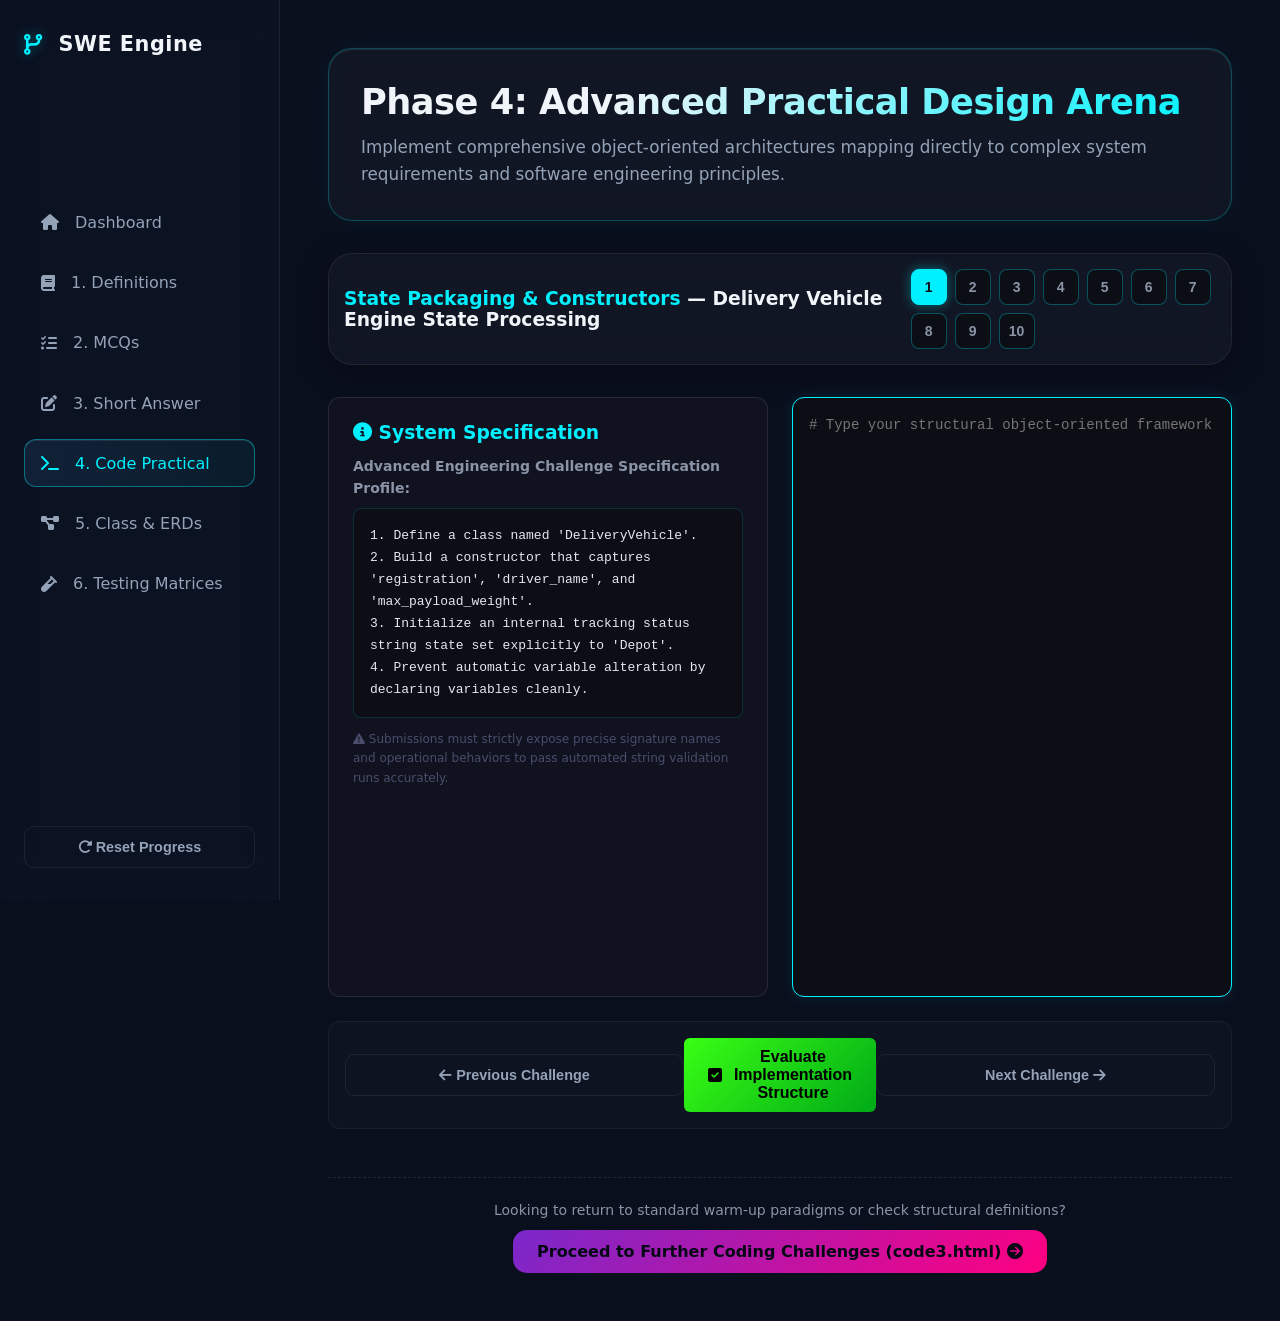
==== code2.html @ 84cf24ef "Initial commit" ====
<!DOCTYPE html>
<html lang="en-GB">
<head>
    <meta charset="UTF-8">
    <meta name="viewport" content="width=device-width, initial-scale=1.0">
    <title>Phase 4: Advanced Practical Design Arena - SWE Engine</title>
    <link rel="stylesheet" href="styles.css">
    <link rel="stylesheet" href="https://cdnjs.cloudflare.com/ajax/libs/font-awesome/6.4.0/css/all.min.css">
    <style>
        /* Specific Sandbox Split-Screen Layout Components */
        .sandbox-container {
            display: grid;
            grid-template-columns: 1fr 1fr;
            gap: 24px;
            margin-top: 20px;
            min-height: 600px;
        }
        @media (max-width: 1024px) {
            .sandbox-container {
                grid-template-columns: 1fr;
            }
        }
        .workspace-panel {
            display: flex;
            flex-direction: column;
            height: 100%;
        }
        .problem-card {
            background: rgba(20, 20, 35, 0.6);
            border-radius: 12px;
            padding: 24px;
            border: 1px solid rgba(255, 255, 255, 0.1);
            flex-grow: 1;
            overflow-y: auto;
        }

        /* --- HIGH-PERFORMANCE SYNTAX EMBED LAYER --- */
        .editor-container {
            position: relative;
            flex-grow: 1;
            display: grid;
            grid-template-columns: 1fr;
            grid-template-rows: 1fr;
            background: #0d0e15;
            border-radius: 12px;
            border: 1px solid var(--neon-blue, #00f0ff);
            padding: 16px;
            box-shadow: 0 0 15px rgba(0, 240, 255, 0.1);
            height: 480px;
            overflow: hidden;
        }

        /* Both layers must share identical font metrics, line heights, and spacing properties */
        .code-input-area, .syntax-highlight-overlay {
            grid-area: 1 / 1 / 2 / 2;
            width: 100%;
            height: 100%;
            font-family: 'Fira Code', 'Courier New', Courier, monospace;
            font-size: 14px;
            line-height: 1.6;
            white-space: pre;
            overflow: auto;
            padding: 0;
            margin: 0;
            border: none;
            outline: none;
            background: transparent;
            box-sizing: border-box;
        }

        /* Top Layer: Transparent text color so the native cursor is visible while editing */
        .code-input-area {
            color: transparent;
            caret-color: #39ff14; /* Neon Green VS Code style active caret */
            resize: none;
            z-index: 2;
        }

        /* Bottom Layer: Preformatted structure reading mapped lexical color categories */
        .syntax-highlight-overlay {
            color: #e2e8f0;
            z-index: 1;
            pointer-events: none;
        }

        /* VS Code / Python Graphical Style Token Matrices */
        .token-keyword { color: #ff79c6; font-weight: bold; } /* class, def, if, else, return, pass, etc */
        .token-self    { color: #bd93f9; font-style: italic; } /* self object references */
        .token-builtin { color: #8be9fd; }                    /* assertEqual, super, print, str, int */
        .token-string  { color: #f1fa8c; }                    /* 'String Literals', "TX-99" */
        .token-number  { color: #bd93f9; }                    /* Numbers: 4, 12500.0, 0 */
        .token-comment { color: #6272a4; font-style: italic; } /* Inline comment configurations (#) */

        .navigation-bar {
            display: flex;
            justify-content: space-between;
            align-items: center;
            margin-top: 24px;
            padding: 16px;
            background: rgba(255, 255, 255, 0.02);
            border-radius: 12px;
            border: 1px solid rgba(255, 255, 255, 0.05);
        }
        .question-nav-dots {
            display: flex;
            gap: 8px;
            flex-wrap: wrap;
        }
        .nav-dot {
            width: 36px;
            height: 36px;
            border-radius: 8px;
            border: 1px solid rgba(0, 240, 255, 0.3);
            background: rgba(13, 14, 21, 0.8);
            color: #8a94a6;
            display: flex;
            align-items: center;
            justify-content: center;
            cursor: pointer;
            font-size: 14px;
            font-weight: 600;
            transition: all 0.25s cubic-bezier(0.4, 0, 0.2, 1);
        }
        .nav-dot:hover {
            border-color: #00f0ff;
            color: #fff;
            background: rgba(0, 240, 255, 0.05);
        }
        .nav-dot.active {
            background: #00f0ff;
            color: #0d0e15;
            border-color: #00f0ff;
            box-shadow: 0 0 12px rgba(0, 240, 255, 0.4);
        }
        .nav-dot.completed {
            border-color: #39ff14;
            background: rgba(57, 255, 20, 0.1);
            color: #39ff14;
        }
        .feedback-panel {
            margin-top: 24px;
            padding: 20px;
            border-radius: 12px;
            display: none;
            animation: fadeIn 0.4s ease;
        }
        .feedback-success {
            background: rgba(57, 255, 20, 0.06);
            border: 1px solid #39ff14;
            box-shadow: 0 0 15px rgba(57, 255, 20, 0.05);
        }
        .feedback-partial {
            background: rgba(255, 186, 0, 0.06);
            border: 1px solid #ffba00;
            box-shadow: 0 0 15px rgba(255, 186, 0, 0.05);
        }
        .criteria-dropdown-container {
            margin-top: 15px;
            padding: 12px;
            background: rgba(255, 255, 255, 0.03);
            border-radius: 6px;
            border: 1px solid rgba(255, 255, 255, 0.08);
        }
        .criteria-select {
            background: #161925;
            color: #fff;
            border: 1px solid rgba(255, 255, 255, 0.2);
            padding: 6px 12px;
            border-radius: 4px;
            outline: none;
            cursor: pointer;
            font-family: inherit;
        }
        .override-box {
            display: flex;
            align-items: center;
            gap: 12px;
            margin-top: 16px;
            padding-top: 16px;
            border-top: 1px dashed rgba(255, 255, 255, 0.1);
        }
        .override-input {
            width: 70px;
            background: #161925;
            border: 1px solid rgba(255, 255, 255, 0.2);
            color: #fff;
            padding: 6px;
            border-radius: 4px;
            text-align: center;
            font-weight: bold;
        }
        .sample-solution-block {
            background: #05070b;
            padding: 16px;
            border-radius: 8px;
            border: 1px solid rgba(255, 255, 255, 0.05);
            font-family: 'Fira Code', monospace;
            font-size: 13px;
            white-space: pre;
            overflow-x: auto;
            margin-top: 12px;
            color: #a5b4fc;
            line-height: 1.5;
        }
        .extension-link-wrapper {
            margin-top: 48px;
            text-align: center;
            border-top: 1px dashed rgba(255, 255, 255, 0.1);
            padding-top: 24px;
        }
        @keyframes fadeIn {
            from { opacity: 0; transform: translateY(5px); }
            to { opacity: 1; transform: translateY(0); }
        }
    </style>
</head>
<body>
    <nav class="sidebar">
        <div class="sidebar-brand">
            <i class="fa-solid fa-code-branch glowing-icon"></i>
            <span>SWE Engine</span>
        </div>
        <ul class="nav-links">
            <li><a href="index.html"><i class="fa-solid fa-house"></i> Dashboard</a></li>
            <li><a href="definitions.html"><i class="fa-solid fa-book"></i> 1. Definitions</a></li>
            <li><a href="mcq.html"><i class="fa-solid fa-list-check"></i> 2. MCQs</a></li>
            <li><a href="saq.html"><i class="fa-solid fa-pen-to-square"></i> 3. Short Answer</a></li>
            <li class="active"><a href="code.html"><i class="fa-solid fa-terminal"></i> 4. Code Practical</a></li>
            <li><a href="erd.html"><i class="fa-solid fa-diagram-project"></i> 5. Class & ERDs</a></li>
            <li><a href="test.html"><i class="fa-solid fa-vial"></i> 6. Testing Matrices</a></li>
        </ul>
        <div class="sidebar-footer">
            <button id="reset-btn" class="btn-secondary"><i class="fa-solid fa-rotate-right"></i> Reset Progress</button>
        </div>
    </nav>
    <main class="dashboard-container">

        <header class="glass-panel glowing-border header-panel">
            <h1>Phase 4: Advanced Practical Design Arena</h1>
            <p>Implement comprehensive object-oriented architectures mapping directly to complex system requirements and software engineering principles.</p>
        </header>
        <div class="glass-panel" style="margin-top: 20px; padding: 15px;">
            <div style="display: flex; justify-content: space-between; align-items: center;">
                <h3 id="question-title-display">Challenge 1 of 10</h3>
                <div class="question-nav-dots" id="dots-container"></div>
            </div>
        </div>
        <div class="sandbox-container">

            <div class="workspace-panel">
                <div class="problem-card">
                    <h3 style="color: #00f0ff; margin-bottom: 12px;"><i class="fa-solid fa-circle-info"></i> System Specification</h3>
                    <div id="instruction-text" style="line-height: 1.6; font-size: 14px;"></div>
                </div>
            </div>
            <div class="workspace-panel">
                <div class="editor-container">
                    <pre id="syntax-overlay" class="syntax-highlight-overlay"><code></code></pre>
                    <textarea
                        id="code-editor-input"
                        class="code-input-area"
                        placeholder="# Type your structural object-oriented framework here..."
                        autocorrect="off"
                        autocapitalize="off"
                        spellcheck="false"
                    ></textarea>
                </div>
            </div>
        </div>
        <div id="feedback-panel" class="feedback-panel">
            <h4 id="feedback-heading" style="font-size: 16px; margin-bottom: 8px;">Evaluation Result</h4>
            <p id="feedback-text" style="font-size: 14px; line-height: 1.5;"></p>

            <div class="criteria-dropdown-container">
                <label for="criteria-selector" style="font-size: 13px; color: #8a94a6; margin-right: 10px;">Select Grading Tier:</label>
                <select id="criteria-selector" class="criteria-select">
                    <option value="0">Unacceptable (0 Marks) - Fatal compilation errors / Missing structural blocks</option>
                    <option value="1">Partial Structure (1 Mark) - Skeleton present but keywords or parameters mismatched</option>
                    <option value="2">Satisfactory (2 Marks) - Architecture verified with minor procedural gaps</option>
                    <option value="3">Proficient (3 Marks) - Correct encapsulation signatures or overriding verified</option>
                    <option value="4">Advanced Masterly (4 Marks) - Complete state execution and signature parity met</option>
                </select>
            </div>
            <div id="sample-answer-box" style="margin-top: 20px;">
                <strong style="color: #00f0ff; font-size: 14px;">Model Reference Sample Answer:</strong>
                <div class="sample-solution-block" id="sample-code-display"></div>
            </div>
            <div class="override-box">
                <label for="manual-mark-input"><i class="fa-solid fa-user-pen text-accent"></i> Adjust Awarded Mark Value:</label>
                <input type="number" id="manual-mark-input" class="override-input" min="0" max="4" step="1">
                <span id="max-possible-mark" style="color: #8a94a6; font-size: 14px;">/ 4 Marks</span>
                <button id="save-override-btn" class="btn-secondary" style="padding: 5px 12px; font-size: 12px; margin-left: 10px;">Commit Metric Change</button>
            </div>
        </div>
        <div class="navigation-bar">
            <button id="prev-question-btn" class="btn-secondary"><i class="fa-solid fa-arrow-left"></i> Previous Challenge</button>
            <button id="check-code-btn" class="btn-primary" style="background: linear-gradient(135deg, #39ff14 0%, #00aa17 100%); color: #000; font-weight: bold; border: none; padding: 10px 24px; border-radius: 6px; cursor: pointer;"><i class="fa-solid fa-square-check"></i> Evaluate Implementation Structure</button>
            <button id="next-question-btn" class="btn-secondary">Next Challenge <i class="fa-solid fa-arrow-right"></i></button>
        </div>
        <div class="extension-link-wrapper">
            <p style="color: #8a94a6; margin-bottom: 12px; font-size: 14px;">Looking to return to standard warm-up paradigms or check structural definitions?</p>
            <a href="code3.html" class="btn-primary" style="display: inline-block; text-decoration: none; background: linear-gradient(135deg, #7928ca 0%, #ff0080 100%); padding: 12px 24px;">
                Proceed to Further Coding Challenges (code3.html) <i class="fa-solid fa-circle-arrow-right"></i>
            </a>
        </div>
    </main>
    <script>
        document.addEventListener('DOMContentLoaded', () => {

            // 10 Advanced Questions mapped identically to the structural specifications of your code2 schema documents
            const advancedCodeQuestions = [
                {
                    id: 1,
                    pillar: "State Packaging & Constructors",
                    title: "Delivery Vehicle Engine State Processing",
                    maxPoints: 4,
                    steps: "1. Define a class named 'DeliveryVehicle'.<br>2. Build a constructor that captures 'registration', 'driver_name', and 'max_payload_weight'.<br>3. Initialize an internal tracking status string state set explicitly to 'Depot'.<br>4. Prevent automatic variable alteration by declaring variables cleanly.",
                    sample: "class DeliveryVehicle:\n    def __init__(self, registration, driver_name, max_payload_weight):\n        self.registration = registration\n        self.driver_name = driver_name\n        self.max_payload_weight = max_payload_weight\n        self.status = 'Depot'",
                    regexKeywords: ["classDeliveryVehicle", "def__init__(self,registration,driver_name,max_payload_weight)", "self.status=Depot"]
                },
                {
                    id: 2,
                    pillar: "Strict Data Security & Encapsulation",
                    title: "Securing Vehicle Fleet Registrations",
                    maxPoints: 4,
                    steps: "1. Implement a class named 'SecureVehicle'.<br>2. Define a constructor protecting a single attribute named 'vin_code' inside a private structural framework using double underscores.<br>3. Provide an explicit getter method matching 'get_vin_code(self)' that safely reads the encapsulated structure.",
                    sample: "class SecureVehicle:\n    def __init__(self, vin_code):\n        self.__vin_code = vin_code\n        \n    def get_vin_code(self):\n        return self.__vin_code",
                    regexKeywords: ["classSecureVehicle", "self.__vin_code=", "defget_vin_code(self)", "returnself.__vin_code"]
                },
                {
                    id: 3,
                    pillar: "State Invariant Integrity Checking",
                    title: "Encapsulation Setters & Mutation Control",
                    maxPoints: 4,
                    steps: "1. Create a class named 'CargoManifest'.<br>2. Set up a constructor storing a private variable 'current_weight' initialized safely to 0.0.<br>3. Write a setter method named 'set_weight(self, amount)' that verifies whether the input weight is positive. If the parameter is positive, apply the new state; if negative or equal to zero, make the code change fail quietly.",
                    sample: "class CargoManifest:\n    def __init__(self):\n        self.__current_weight = 0.0\n        \n    def set_weight(self, amount):\n        if amount > 0:\n            self.__current_weight = amount",
                    regexKeywords: ["classCargoManifest", "self.__current_weight=0.0", "defset_weight(self,amount)", "ifamount>0:", "self.__current_weight=amount"]
                },
                {
                    id: 4,
                    pillar: "Class Specialization Mechanics",
                    title: "Establishing Specialized Fleet Hierarchies",
                    maxPoints: 4,
                    steps: "1. Create a base superclass blueprint string named 'FleetUnit' mapping a simple pass statement.<br>2. Derive an explicit structural subclass child named 'RefrigeratedTruck' that inherits directly from 'FleetUnit'.",
                    sample: "class FleetUnit:\n    pass\n\nclass RefrigeratedTruck(FleetUnit):\n    pass",
                    regexKeywords: ["classFleetUnit:", "classRefrigeratedTruck(FleetUnit):"]
                },
                {
                    id: 5,
                    pillar: "Constructor Linkage & Base Delegation",
                    title: "Super Constructor Delegation Pipelines",
                    maxPoints: 4,
                    steps: "1. Within a derived child class constructor pattern declaration mapped exactly to 'def __init__(self, make, model, cubic_capacity):', delegate the foundational parameters 'make' and 'model' upward safely to the base superclass by invoking the native 'super()' constructor architecture explicitly.",
                    sample: "def __init__(self, make, model, cubic_capacity):\n    super().__init__(make, model)\n    self.cubic_capacity = cubic_capacity",
                    regexKeywords: ["def__init__(self,make,model,cubic_capacity):", "super().__init__(make,model)", "self.cubic_capacity="]
                },
                {
                    id: 6,
                    pillar: "Dynamic Run-Time Polymorphism",
                    title: "Polymorphic Travel Metrics Execution",
                    maxPoints: 4,
                    steps: "1. Inside a class named 'ElectricCourier', override or implement a method exactly matching 'calculate_range(self)'.<br>2. Ensure the structural code calculates and returns the evaluated expression value: 'self.battery_kwh * 6.5'.",
                    sample: "class ElectricCourier:\n    def calculate_range(self):\n        return self.battery_kwh * 6.5",
                    regexKeywords: ["classElectricCourier", "defcalculate_range(self):", "returnself.battery_kwh*6.5"]
                },
                {
                    id: 7,
                    pillar: "Dynamic Memory Operations",
                    title: "Instantiating High-Payload Objects",
                    maxPoints: 4,
                    steps: "1. Given an architectural class definition named 'HeavyHauler' that requires three arguments ('license_id', 'axle_count', 'tare_weight'), write a line creating a concrete runtime object assigned to a variable named 'active_unit'.<br>2. Pass parameters exactly matching the string 'TX-99', the integer 4, and the float 12500.0.",
                    sample: "active_unit = HeavyHauler('TX-99', 4, 12500.0)",
                    regexKeywords: ["active_unit=HeavyHauler(", "TX-99", "4", "12500.0"]
                },
                {
                    id: 8,
                    pillar: "Interface Abstraction Design Patterns",
                    title: "Enforcing System Structuring Contracts",
                    maxPoints: 4,
                    steps: "1. Import the appropriate module components from Python's standard library to handle abstract classes ('from abc import ABC, abstractmethod').<br>2. Design an abstract parent class named 'AbstractRouter' inheriting explicitly from 'ABC'.<br>3. Enforce a standard contract signature by attaching an abstract method declaration named 'assign_route(self)' via the decorator pattern containing a simple pass command.",
                    sample: "from abc import ABC, abstractmethod\n\nclass AbstractRouter(ABC):\n    @abstractmethod\n    def assign_route(self):\n        pass",
                    regexKeywords: ["fromabcimportABC,abstractmethod", "classAbstractRouter(ABC):", "@abstractmethod", "defassign_route(self):"]
                },
                {
                    id: 9,
                    pillar: "Complex Multi-Object Aggregation",
                    title: "Object Interaction & Message Passing",
                    maxPoints: 4,
                    steps: "1. Create a class named 'LogisticsHub'.<br>2. Implement a method structured exactly as 'dispatch_vehicle(self, target_vehicle, route_path)'.<br>3. Inside this method, pass a message to the external object variable by invoking its internal state mutation method 'target_vehicle.assign_route_path(route_path)' directly.",
                    sample: "class LogisticsHub:\n    def dispatch_vehicle(self, target_vehicle, route_path):\n        target_vehicle.assign_route_path(route_path)",
                    regexKeywords: ["classLogisticsHub", "defdispatch_vehicle(self,target_vehicle,route_path):", "target_vehicle.assign_route_path(route_path)"]
                },
                {
                    id: 10,
                    pillar: "Automated Lifecycle Quality Assurance",
                    title: "Programmatic Component Unit Isolation Testing",
                    maxPoints: 4,
                    steps: "1. Create a standard Python programmatic test suite subclass named 'TestVehicleLifecycle' that inherits structural attributes from 'unittest.TestCase'.<br>2. Design a single testing routine named 'test_initial_depot_status(self)'.<br>3. Inside, instantiate a test variable object and run an equality assertion to verify the 'status' property evaluates perfectly to 'Depot' using 'self.assertEqual(vehicle.status, \"Depot\")'.",
                    sample: "import unittest\n\nclass TestVehicleLifecycle(unittest.TestCase):\n    def test_initial_depot_status(self):\n        vehicle = DeliveryVehicle('XYZ-123', 'John', 5000)\n        self.assertEqual(vehicle.status, 'Depot')",
                    regexKeywords: ["classTestVehicleLifecycle(unittest.TestCase):", "deftest_initial_depot_status(self):", "self.assertEqual("]
                }
            ];

            // LocalStorage Core Coordination Framework Engine
            const fallbackState = {
                currentPhase: 4,
                isCompleted: false,
                scores: {
                    definitions: { score: 0, total: 30, status: 'Not Started' },
                    mcq: { score: 0, total: 30, status: 'Not Started' },
                    saq: { score: 0, total: 30, status: 'Not Started' },
                    code: { score: 0, total: 10, status: 'Not Started' },
                    erd: { score: 0, total: 10, status: 'Not Started' },
                    test: { score: 0, total: 15, status: 'Not Started' }
                },
                phase4AdvancedAnswers: Array(10).fill(""),
                phase4AdvancedScores: Array(10).fill(0)
            };
            let currentAppState = JSON.parse(localStorage.getItem('oop_exam_state')) || fallbackState;

            // Re-verify structural storage components exist cleanly to maintain full state consistency
            if (!currentAppState.phase4AdvancedAnswers) currentAppState.phase4AdvancedAnswers = Array(10).fill("");
            if (!currentAppState.phase4AdvancedScores) currentAppState.phase4AdvancedScores = Array(10).fill(0);
            let activeChallengeIdx = 0;

            // DOM Pointer Configurations
            const dotsContainer = document.getElementById('dots-container');
            const titleDisplay = document.getElementById('question-title-display');
            const instructionText = document.getElementById('instruction-text');
            const codeEditor = document.getElementById('code-editor-input');
            const feedbackPanel = document.getElementById('feedback-panel');
            const feedbackText = document.getElementById('feedback-text');
            const sampleCodeDisplay = document.getElementById('sample-code-display');
            const manualMarkInput = document.getElementById('manual-mark-input');
            const criteriaSelector = document.getElementById('criteria-selector');

            // Find matching layout overlay elements
            const syntaxOverlay = document.getElementById('syntax-overlay').querySelector('code');

            // Pure visual regex token lookup array (Lexical separation without code compiler checks)
            function applyPythonSyntaxHighlighting(code) {
                // Safeguard HTML code nodes
                let html = code.replace(/&/g, "&amp;").replace(/</g, "&lt;").replace(/>/g, "&gt;");

                // Python Language Token Mappings
                html = html.replace(/\b(class|def|if|else|elif|return|pass|import|from|while|for|in|and|or|not|assert|with|as)\b/g, '<span class="token-keyword">$1</span>');
                html = html.replace(/\b(self)\b/g, '<span class="token-self">$1</span>');
                html = html.replace(/\b(assertEqual|super|print|int|str|float|list|dict|len)\b/g, '<span class="token-builtin">$1</span>');
                html = html.replace(/("[^"\\]*(?:\\.[^"\\]*)*"|'[^'\\]*(?:\\.[^'\\]*)*')/g, '<span class="token-string">$1</span>');
                html = html.replace(/\b(\d+(?:\.\d+)?)\b/g, '<span class="token-number">$1</span>');
                html = html.replace(/(#.*)$/gm, '<span class="token-comment">$1</span>');

                return html;
            }

            // Sync visual text engine content views
            const syncEditorRendering = () => {
                syntaxOverlay.innerHTML = applyPythonSyntaxHighlighting(codeEditor.value);
                // Lock scrolling positions identically
                syntaxOverlay.parentElement.scrollTop = codeEditor.scrollTop;
                syntaxOverlay.parentElement.scrollLeft = codeEditor.scrollLeft;
            };

            codeEditor.addEventListener('input', syncEditorRendering);
            codeEditor.addEventListener('scroll', () => {
                syntaxOverlay.parentElement.scrollTop = codeEditor.scrollTop;
                syntaxOverlay.parentElement.scrollLeft = codeEditor.scrollLeft;
            });

            // Smart Indentation and Tab Architecture Engine
            codeEditor.addEventListener('keydown', function(e) {
                const start = this.selectionStart;
                const end = this.selectionEnd;

                // Process Tab indentation spaces
                if (e.key === 'Tab') {
                    e.preventDefault();
                    this.value = this.value.substring(0, start) + "    " + this.value.substring(end);
                    this.selectionStart = this.selectionEnd = start + 4;
                    syncEditorRendering();
                }

                // Automatic Python Indentation Parsing Framework
                if (e.key === 'Enter') {
                    e.preventDefault();
                    const lines = this.value.substring(0, start).split('\n');
                    const currentLine = lines[lines.length - 1];
                    
                    // Duplicate preceding tab lines
                    let leadingSpaces = currentLine.match(/^ */)[0];
                    
                    // Shift next line inward 4 spaces if statement code breaks on colons (:)
                    if (currentLine.trim().endsWith(':')) {
                        leadingSpaces += "    ";
                    }

                    const lineBreakInjection = "\n" + leadingSpaces;
                    this.value = this.value.substring(0, start) + lineBreakInjection + this.value.substring(end);
                    this.selectionStart = this.selectionEnd = start + lineBreakInjection.length;
                    syncEditorRendering();
                }
            });

            // Re-render tactical indicator progression dots systematically
            const refreshProgressDotsLayout = () => {
                dotsContainer.innerHTML = '';
                for (let idx = 0; idx < 10; idx++) {
                    const trackingDot = document.createElement('button');
                    trackingDot.className = 'nav-dot';
                    if (idx === activeChallengeIdx) trackingDot.classList.add('active');
                    if (currentAppState.phase4AdvancedScores[idx] > 0) trackingDot.classList.add('completed');
                    trackingDot.textContent = idx + 1;
                    trackingDot.addEventListener('click', () => saveAndNavigateTo(idx));
                    dotsContainer.appendChild(trackingDot);
                }
            };

            // Map and bind metadata properties to viewport content areas
            const loadActiveChallengeState = () => {
                const challengeItem = advancedCodeQuestions[activeChallengeIdx];
                titleDisplay.innerHTML = `<span style='color: #00f0ff;'>${challengeItem.pillar}</span> — ${challengeItem.title}`;

                instructionText.innerHTML = `
                <p style='color: #8a94a6; margin-bottom: 8px;'><strong>Advanced Engineering Challenge Specification Profile:</strong></p>
                <div style='background: rgba(13, 14, 21, 0.9); padding: 16px; border-radius: 8px; border: 1px solid rgba(0, 240, 255, 0.15); line-height: 1.7;
                font-family: monospace; font-size: 13px; color: #e2e8f0;'>
                ${challengeItem.steps}
                </div>
                <p style='margin-top: 12px; font-size: 12px; color: #4a4d6b;'><i class='fa-solid fa-triangle-exclamation'></i> Submissions must strictly expose precise signature names and operational behaviors to pass automated string validation runs accurately.</p>
                `;
                codeEditor.value = currentAppState.phase4AdvancedAnswers[activeChallengeIdx] || "";
                feedbackPanel.style.display = 'none';

                // Automatically highlight text on state transition loads
                syncEditorRendering();
                refreshProgressDotsLayout();
            };

            const saveAndNavigateTo = (targetIdx) => {
                if (targetIdx >= 0 && targetIdx < 10) {
                    currentAppState.phase4AdvancedAnswers[activeChallengeIdx] = codeEditor.value;
                    localStorage.setItem('oop_exam_state', JSON.stringify(currentAppState));
                    activeChallengeIdx = targetIdx;
                    loadActiveChallengeState();
                }
            };

            // Comprehensive verification engine matching architectural definitions
            document.getElementById('check-code-btn').addEventListener('click', () => {
                const userSourceScript = codeEditor.value;
                currentAppState.phase4AdvancedAnswers[activeChallengeIdx] = userSourceScript;

                const targetChallenge = advancedCodeQuestions[activeChallengeIdx];

                // Normalizes validation targets by stripping space markers, comment flags, and quote blocks uniformly
                const cleanSourceString = userSourceScript.replace(/\s+/g, '').replace(/#.*$/gm, '').replace(/['"]/g, '');

                let matchesAllKeywords = true;
                targetChallenge.regexKeywords.forEach(keywordMarker => {
                    const cleanKeyword = keywordMarker.replace(/['"]/g, '');
                    if (!cleanSourceString.includes(cleanKeyword)) {
                        matchesAllKeywords = false;
                    }
                });
                feedbackPanel.style.display = 'block';
                sampleCodeDisplay.textContent = targetChallenge.sample;
                // Autonomous classification system mapped across standard evaluation metrics
                if (matchesAllKeywords && cleanSourceString.length > 0) {
                    feedbackPanel.className = "feedback-panel feedback-success";
                    feedbackText.innerHTML = "<i class='fa-solid fa-circle-check' style='color:#39ff14;'></i> <strong>Automated Metric Matcher: Passed Structural Verification!</strong> Code complies with object signature patterns, property validation logic, and inheritance structures.";
                    currentAppState.phase4AdvancedScores[activeChallengeIdx] = 4;
                    manualMarkInput.value = 4;
                    criteriaSelector.value = "4";
                } else if (cleanSourceString.length > 0) {
                    feedbackPanel.className = "feedback-panel feedback-partial";
                    feedbackText.innerHTML = "<i class='fa-solid fa-circle-exclamation' style='color:#ffba00;'></i> <strong>Automated Verification Warning: Discrepancies Flagged.</strong> Core class names or property tracking signatures do not match the expected patterns. Review structural specs or calibrate performance tiers using the criteria matrix dropdown below.";
                    currentAppState.phase4AdvancedScores[activeChallengeIdx] = 1;
                    manualMarkInput.value = 1;
                    criteriaSelector.value = "1";
                } else {
                    feedbackPanel.className = "feedback-panel feedback-partial";
                    feedbackText.innerHTML = "<i class='fa-solid fa-circle-xmark' style='color:#ff0055;'></i> <strong>Empty Workspace Matrix Detected.</strong> Zero active scripting frameworks found inside the workspace context. Evaluation failed.";
                    currentAppState.phase4AdvancedScores[activeChallengeIdx] = 0;
                    manualMarkInput.value = 0;
                    criteriaSelector.value = "0";
                }
                saveAggregatedMetricsToGlobalSchema();
            });

            // Binds dropdown option selections to text fields dynamically
            criteriaSelector.addEventListener('change', (e) => {
                const pickedValue = parseInt(e.target.value) || 0;
                manualMarkInput.value = pickedValue;
            });

            // Commit metric state changes safely to local state registries
            document.getElementById('save-override-btn').addEventListener('click', () => {
                let verifiedVal = parseInt(manualMarkInput.value) || 0;
                if (verifiedVal < 0) verifiedVal = 0;
                if (verifiedVal > 4) verifiedVal = 4;

                manualMarkInput.value = verifiedVal;
                criteriaSelector.value = verifiedVal.toString();
                currentAppState.phase4AdvancedScores[activeChallengeIdx] = verifiedVal;

                alert(`Successfully calibrated Challenge ${activeChallengeIdx + 1} score parameters to [${verifiedVal} Marks] inside active database frames.`);
                saveAggregatedMetricsToGlobalSchema();
                refreshProgressDotsLayout();
            });

            // Synthesizes current session data back into parent state schemas
            const saveAggregatedMetricsToGlobalSchema = () => {
                const consolidatedSum = currentAppState.phase4AdvancedScores.reduce((prevVal, currentVal) => prevVal + currentVal, 0);

                // Track advanced coding scores safely inside custom properties
                if (!currentAppState.scores.advancedCode) {
                    currentAppState.scores.advancedCode = { score: 0, total: 40, status: 'Not Started' };
                }

                currentAppState.scores.advancedCode.score = consolidatedSum;
                currentAppState.scores.advancedCode.status = 'Completed';

                localStorage.setItem('oop_exam_state', JSON.stringify(currentAppState));
            };

            // Traversal Adjusters
            document.getElementById('prev-question-btn').addEventListener('click', () => {
                saveAndNavigateTo(activeChallengeIdx - 1);
            });
            document.getElementById('next-question-btn').addEventListener('click', () => {
                saveAndNavigateTo(activeChallengeIdx + 1);
            });

            // Reset engine purging workspace variables smoothly
            document.getElementById('reset-btn').addEventListener('click', () => {
                if (confirm('Are you entirely certain you want to purge your advanced programming exercises data? This action cannot be undone.')) {
                    currentAppState.phase4AdvancedAnswers = Array(10).fill("");
                    currentAppState.phase4AdvancedScores = Array(10).fill(0);
                    if (currentAppState.scores.advancedCode) {
                        currentAppState.scores.advancedCode.score = 0;
                        currentAppState.scores.advancedCode.status = 'Not Started';
                    }
                    localStorage.setItem('oop_exam_state', JSON.stringify(currentAppState));
                    activeChallengeIdx = 0;
                    loadActiveChallengeState();
                }
            });

            // Ignition loop execution call
            loadActiveChallengeState();
        });
    </script>
</body>
</html>
---- styles.css ----
/* ==========================================================================
   1. Design Tokens & Global Root Resets (British English Standard)
   ========================================================================== */
   :root {
    --bg-main: #0a0f1d;
    --sidebar-bg: rgba(13, 21, 38, 0.6);
    --glass-bg: rgba(255, 255, 255, 0.03);
    --glass-border: rgba(255, 255, 255, 0.07);
    --glass-hover-border: rgba(255, 255, 255, 0.15);
    
    /* Neon Aesthetic Color Palette */
    --accent-cyan: #00f2fe;
    --accent-violet: #4facfe;
    --accent-glow: rgba(0, 242, 254, 0.35);
    
    /* Text Typography Vectors */
    --text-primary: #f1f5f9;
    --text-muted: #94a3b8;
    
    /* System Feedback Badges */
    --status-pending: #f59e0b;
    --status-active: #3b82f6;
    --status-complete: #10b981;
}

* {
    box-sizing: border-box;
    margin: 0;
    padding: 0;
}

body {
    font-family: 'Inter', system-ui, -apple-system, sans-serif;
    background-color: var(--bg-main);
    color: var(--text-primary);
    min-height: 100vh;
    display: flex;
    overflow-x: hidden;
}

/* ==========================================================================
   2. Epitome Glassmorphism Sidebar Structure
   ========================================================================== */
.sidebar {
    width: 280px;
    height: 100vh;
    background: var(--sidebar-bg);
    backdrop-filter: blur(20px);
    -webkit-backdrop-filter: blur(20px);
    border-right: 1px solid var(--glass-border);
    display: flex;
    flex-direction: column;
    justify-content: space-between;
    padding: 2rem 1.5rem;
    position: fixed;
    z-index: 100;
}

.sidebar-brand {
    display: flex;
    align-items: center;
    gap: 1rem;
    font-size: 1.3rem;
    font-weight: 700;
    letter-spacing: 0.5px;
    color: var(--text-primary);
}

.glowing-icon {
    color: var(--accent-cyan);
    text-shadow: 0 0 12px var(--accent-glow);
}

.nav-links {
    list-style: none;
    margin-top: -4rem;
}

.nav-links li {
    margin-bottom: 0.75rem;
}

.nav-links a {
    display: flex;
    align-items: center;
    gap: 1rem;
    padding: 0.85rem 1rem;
    color: var(--text-muted);
    text-decoration: none;
    font-weight: 500;
    border-radius: 12px;
    transition: all 0.3s cubic-bezier(0.4, 0, 0.2, 1);
    border: 1px solid transparent;
}

.nav-links a:hover, 
.nav-links li.active a {
    color: var(--text-primary);
    background: rgba(255, 255, 255, 0.05);
    border-color: var(--glass-border);
    box-shadow: inset 0 1px 1px rgba(255, 255, 255, 0.1);
}

.nav-links li.active a {
    border-color: rgba(0, 242, 254, 0.4);
    background: linear-gradient(90deg, rgba(79, 172, 254, 0.1), rgba(0, 242, 254, 0.05));
    color: var(--accent-cyan);
}

/* ==========================================================================
   3. Main Application Canvas Panels
   ========================================================================== */
.dashboard-container {
    margin-left: 280px;
    flex-grow: 1;
    padding: 3rem;
    max-width: 1400px;
    width: calc(100% - 280px);
}

.glass-panel {
    background: var(--glass-bg);
    backdrop-filter: blur(16px);
    -webkit-backdrop-filter: blur(16px);
    border: 1px solid var(--glass-border);
    border-radius: 24px;
    padding: 2rem;
    margin-bottom: 2rem;
    box-shadow: 0 8px 32px 0 rgba(0, 0, 0, 0.3);
    transition: border-color 0.4s ease;
}

.glass-panel:hover {
    border-color: var(--glass-hover-border);
}

.glowing-border {
    border-color: rgba(0, 242, 254, 0.25);
    box-shadow: 0 0 30px rgba(0, 242, 254, 0.05), inset 0 1px 2px rgba(255, 255, 255, 0.1);
}

/* Typography & Headers */
.header-panel h1 {
    font-size: 2.2rem;
    font-weight: 800;
    background: linear-gradient(135deg, var(--text-primary) 30%, var(--accent-cyan));
    -webkit-background-clip: text;
    -webkit-text-fill-color: transparent;
    margin-bottom: 0.75rem;
    letter-spacing: -0.5px;
}

.header-panel p {
    color: var(--text-muted);
    line-height: 1.6;
    font-size: 1.05rem;
}

h2 {
    font-size: 1.3rem;
    font-weight: 700;
    margin-bottom: 1.5rem;
    display: flex;
    align-items: center;
    gap: 0.75rem;
}

/* ==========================================================================
   4. Split Grid Content Modules
   ========================================================================== */
.dashboard-grid {
    display: grid;
    grid-template-columns: 1fr 1.3fr;
    gap: 2rem;
    margin-bottom: 2rem;
}

/* Protocol / Rules List Styling */
.protocols-list {
    list-style: none;
}

.protocols-list li {
    color: var(--text-muted);
    line-height: 1.6;
    margin-bottom: 1.25rem;
    display: flex;
    gap: 0.75rem;
    align-items: flex-start;
}

.text-accent {
    color: var(--accent-cyan);
    margin-top: 0.2rem;
}

/* ==========================================================================
   5. Interactive Buttons & Controls
   ========================================================================== */
.cta-wrapper {
    margin-top: 2.5rem;
}

.btn-primary {
    background: linear-gradient(135deg, var(--accent-violet), var(--accent-cyan));
    border: none;
    color: #040814;
    padding: 1rem 2rem;
    font-weight: 700;
    font-size: 1rem;
    border-radius: 14px;
    cursor: pointer;
    display: flex;
    align-items: center;
    gap: 0.75rem;
    transition: all 0.3s cubic-bezier(0.4, 0, 0.2, 1);
}

.glowing-btn {
    box-shadow: 0 0 20px rgba(0, 242, 254, 0.4);
}

.btn-primary:hover {
    transform: translateY(-3px);
    box-shadow: 0 0 30px rgba(0, 242, 254, 0.6);
    filter: brightness(1.1);
}

.btn-secondary {
    background: transparent;
    border: 1px solid var(--glass-border);
    color: var(--text-muted);
    padding: 0.75rem 1.2rem;
    font-weight: 600;
    font-size: 0.9rem;
    border-radius: 10px;
    cursor: pointer;
    width: 100%;
    transition: all 0.2s ease;
}

.btn-secondary:hover {
    color: var(--text-primary);
    border-color: rgba(239, 68, 68, 0.4);
    background: rgba(239, 68, 68, 0.05);
}

/* ==========================================================================
   6. Live Metrics Data Table Structure
   ========================================================================== */
.marks-table {
    width: 100%;
    border-collapse: collapse;
    text-align: left;
    font-size: 0.95rem;
}

.marks-table th, 
.marks-table td {
    padding: 1rem;
    border-bottom: 1px solid var(--glass-border);
}

.marks-table th {
    color: var(--text-muted);
    font-weight: 600;
    font-size: 0.85rem;
    text-transform: uppercase;
    letter-spacing: 0.5px;
}

.marks-table tbody tr:hover {
    background: rgba(255, 255, 255, 0.01);
}

/* Status Badges */
.badge {
    padding: 0.35rem 0.75rem;
    border-radius: 8px;
    font-size: 0.8rem;
    font-weight: 600;
}

.badge-pending {
    background: rgba(245, 158, 11, 0.1);
    color: var(--status-pending);
    border: 1px solid rgba(245, 158, 11, 0.2);
}

.badge-active {
    background: rgba(59, 130, 246, 0.1);
    color: var(--status-active);
    border: 1px solid rgba(59, 130, 246, 0.2);
}

.badge-complete {
    background: rgba(16, 185, 129, 0.1);
    color: var(--status-complete);
    border: 1px solid rgba(16, 185, 129, 0.2);
}

.score-display {
    font-family: 'Fira Code', 'Consolas', monospace;
    font-weight: 600;
    color: var(--accent-cyan);
}

.total-score-row {
    font-weight: 700;
}

.total-score-row td {
    border-bottom: none;
    padding-top: 1.5rem;
}

#aggregate-score {
    color: var(--text-primary);
    font-size: 1.1rem;
    text-shadow: 0 0 10px rgba(255, 255, 255, 0.1);
}

/* ==========================================================================
   7. Sequential Linear Timeline Component
   ========================================================================== */
.timeline-panel {
    margin-bottom: 0;
}

.timeline-container {
    display: flex;
    align-items: center;
    justify-content: space-between;
    margin: 2.5rem 1rem 1rem 1rem;
    position: relative;
}

.timeline-step {
    display: flex;
    flex-direction: column;
    align-items: center;
    position: relative;
    z-index: 2;
}

.step-node {
    width: 44px;
    height: 44px;
    border-radius: 50%;
    background: #0f172a;
    border: 2px solid var(--glass-border);
    color: var(--text-muted);
    display: flex;
    align-items: center;
    justify-content: center;
    font-weight: 700;
    font-size: 1.05rem;
    transition: all 0.4s cubic-bezier(0.4, 0, 0.2, 1);
}

.step-label {
    margin-top: 0.75rem;
    font-size: 0.85rem;
    font-weight: 500;
    color: var(--text-muted);
    transition: color 0.3s ease;
    white-space: nowrap;
}

.timeline-line {
    flex-grow: 1;
    height: 2px;
    background: var(--glass-border);
    margin: 0 -10px;
    margin-top: -1.2rem;
    position: relative;
    z-index: 1;
}

/* Timeline State Modifiers */
.timeline-step.step-active .step-node {
    border-color: var(--accent-cyan);
    color: var(--accent-cyan);
    box-shadow: 0 0 15px var(--accent-glow), inset 0 0 8px var(--accent-glow);
}

.timeline-step.step-active .step-label {
    color: var(--text-primary);
    font-weight: 600;
}

.timeline-step.step-complete .step-node {
    background: var(--accent-cyan);
    border-color: var(--accent-cyan);
    color: #040814;
    box-shadow: 0 0 15px var(--accent-glow);
}

.timeline-step.step-complete .step-label {
    color: var(--accent-cyan);
}
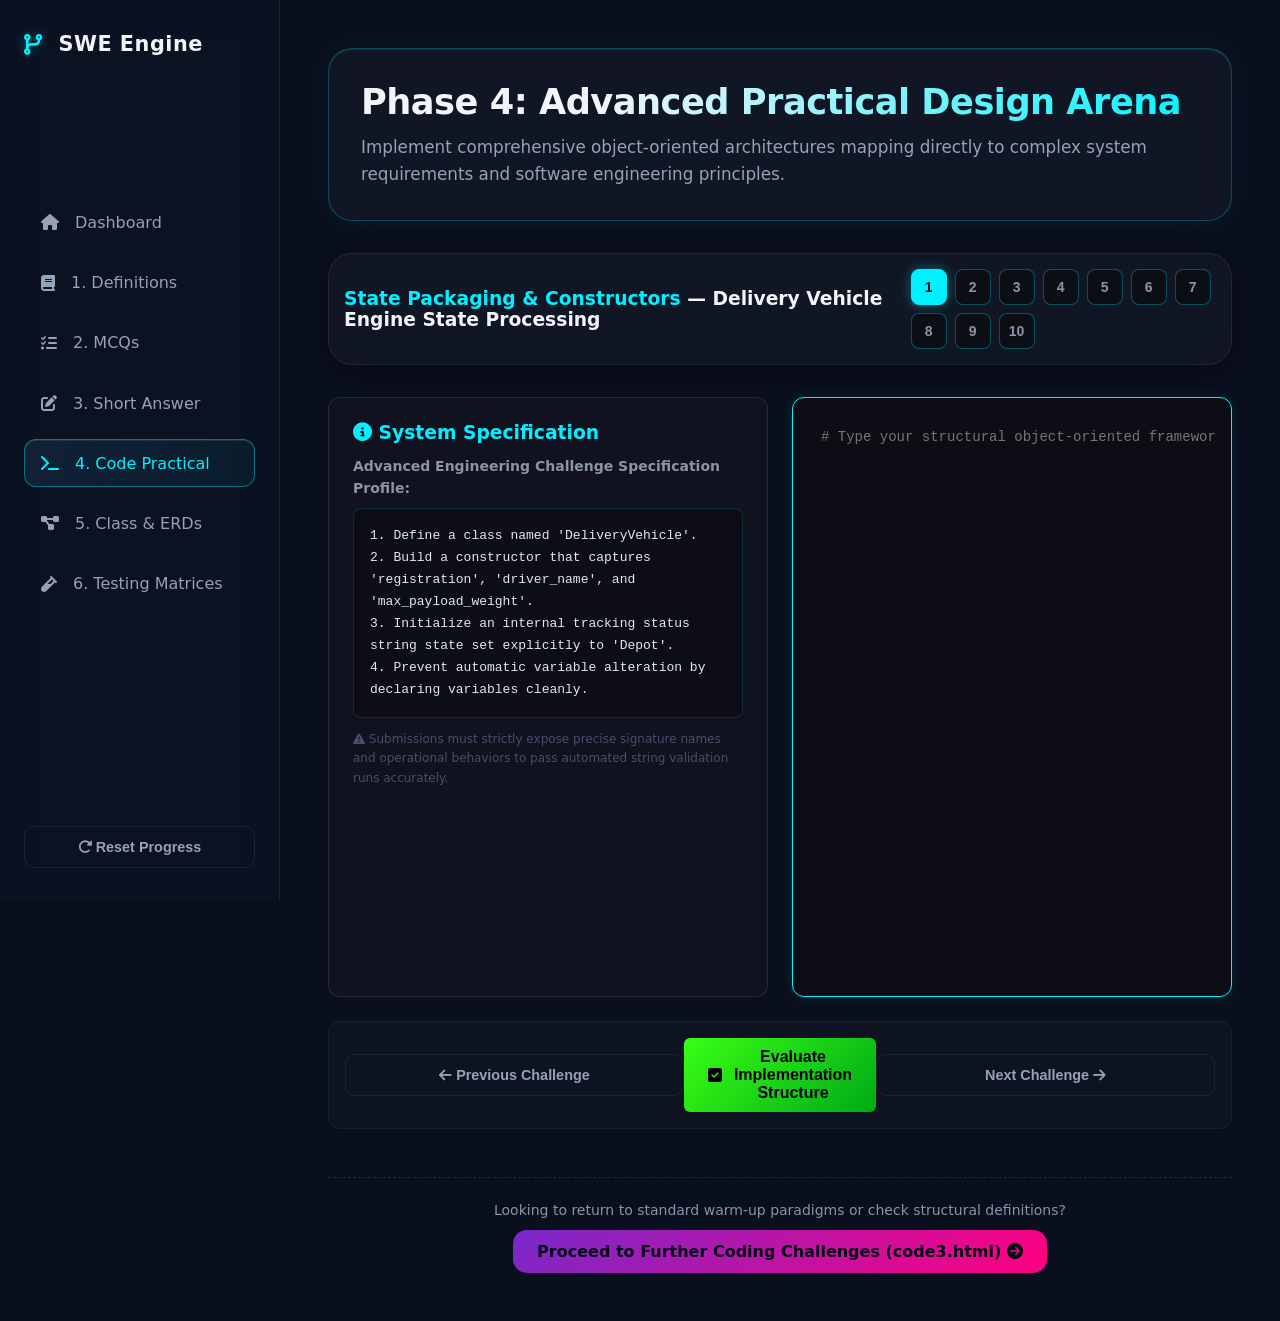
==== commit 0d1f048a: "Added a better code editor" ====
--- a/code2.html
+++ b/code2.html
@@ -33,14 +33,11 @@
             flex-grow: 1;
             overflow-y: auto;
         }
-
-        /* --- HIGH-PERFORMANCE SYNTAX EMBED LAYER --- */
+        
+        /* --- PERFECTLY ALIGNED DUAL-LAYER EDITING ENGINE --- */
         .editor-container {
             position: relative;
             flex-grow: 1;
-            display: grid;
-            grid-template-columns: 1fr;
-            grid-template-rows: 1fr;
             background: #0d0e15;
             border-radius: 12px;
             border: 1px solid var(--neon-blue, #00f0ff);
@@ -50,46 +47,49 @@
             overflow: hidden;
         }
 
-        /* Both layers must share identical font metrics, line heights, and spacing properties */
+        /* Both layers must match font metrics perfectly to line up down to the pixel */
         .code-input-area, .syntax-highlight-overlay {
-            grid-area: 1 / 1 / 2 / 2;
-            width: 100%;
-            height: 100%;
+            position: absolute;
+            top: 16px;
+            left: 16px;
+            width: calc(100% - 32px);
+            height: calc(100% - 32px);
             font-family: 'Fira Code', 'Courier New', Courier, monospace;
             font-size: 14px;
             line-height: 1.6;
             white-space: pre;
-            overflow: auto;
-            padding: 0;
+            padding: 12px;
             margin: 0;
+            box-sizing: border-box;
             border: none;
             outline: none;
             background: transparent;
-            box-sizing: border-box;
-        }
-
-        /* Top Layer: Transparent text color so the native cursor is visible while editing */
+        }
+
+        /* Front Layer: Hidden text characters but captures typing and retains cursor */
         .code-input-area {
             color: transparent;
-            caret-color: #39ff14; /* Neon Green VS Code style active caret */
+            caret-color: #39ff14; /* Neon green cursor tracking */
             resize: none;
             z-index: 2;
-        }
-
-        /* Bottom Layer: Preformatted structure reading mapped lexical color categories */
+            overflow: auto;
+        }
+
+        /* Back Layer: Displays beautifully colorized syntax markup tokens */
         .syntax-highlight-overlay {
             color: #e2e8f0;
             z-index: 1;
+            overflow: hidden;
             pointer-events: none;
         }
 
-        /* VS Code / Python Graphical Style Token Matrices */
-        .token-keyword { color: #ff79c6; font-weight: bold; } /* class, def, if, else, return, pass, etc */
-        .token-self    { color: #bd93f9; font-style: italic; } /* self object references */
-        .token-builtin { color: #8be9fd; }                    /* assertEqual, super, print, str, int */
-        .token-string  { color: #f1fa8c; }                    /* 'String Literals', "TX-99" */
-        .token-number  { color: #bd93f9; }                    /* Numbers: 4, 12500.0, 0 */
-        .token-comment { color: #6272a4; font-style: italic; } /* Inline comment configurations (#) */
+        /* VS Code Style Python Palette Options */
+        .token-keyword { color: #ff79c6 !important; font-weight: bold; } 
+        .token-self    { color: #bd93f9 !important; font-style: italic; } 
+        .token-builtin { color: #8be9fd !important; }                    
+        .token-string  { color: #f1fa8c !important; }                    
+        .token-number  { color: #bd93f9 !important; }                    
+        .token-comment { color: #6272a4 !important; font-style: italic; } 
 
         .navigation-bar {
             display: flex;
@@ -234,7 +234,6 @@
         </div>
     </nav>
     <main class="dashboard-container">
-
         <header class="glass-panel glowing-border header-panel">
             <h1>Phase 4: Advanced Practical Design Arena</h1>
             <p>Implement comprehensive object-oriented architectures mapping directly to complex system requirements and software engineering principles.</p>
@@ -246,7 +245,6 @@
             </div>
         </div>
         <div class="sandbox-container">
-
             <div class="workspace-panel">
                 <div class="problem-card">
                     <h3 style="color: #00f0ff; margin-bottom: 12px;"><i class="fa-solid fa-circle-info"></i> System Specification</h3>
@@ -255,7 +253,7 @@
             </div>
             <div class="workspace-panel">
                 <div class="editor-container">
-                    <pre id="syntax-overlay" class="syntax-highlight-overlay"><code></code></pre>
+                    <div id="syntax-overlay" class="syntax-highlight-overlay"></div>
                     <textarea
                         id="code-editor-input"
                         class="code-input-area"
@@ -270,7 +268,6 @@
         <div id="feedback-panel" class="feedback-panel">
             <h4 id="feedback-heading" style="font-size: 16px; margin-bottom: 8px;">Evaluation Result</h4>
             <p id="feedback-text" style="font-size: 14px; line-height: 1.5;"></p>
-
             <div class="criteria-dropdown-container">
                 <label for="criteria-selector" style="font-size: 13px; color: #8a94a6; margin-right: 10px;">Select Grading Tier:</label>
                 <select id="criteria-selector" class="criteria-select">
@@ -306,8 +303,6 @@
     </main>
     <script>
         document.addEventListener('DOMContentLoaded', () => {
-
-            // 10 Advanced Questions mapped identically to the structural specifications of your code2 schema documents
             const advancedCodeQuestions = [
                 {
                     id: 1,
@@ -401,7 +396,6 @@
                 }
             ];
 
-            // LocalStorage Core Coordination Framework Engine
             const fallbackState = {
                 currentPhase: 4,
                 isCompleted: false,
@@ -418,12 +412,10 @@
             };
             let currentAppState = JSON.parse(localStorage.getItem('oop_exam_state')) || fallbackState;
 
-            // Re-verify structural storage components exist cleanly to maintain full state consistency
             if (!currentAppState.phase4AdvancedAnswers) currentAppState.phase4AdvancedAnswers = Array(10).fill("");
             if (!currentAppState.phase4AdvancedScores) currentAppState.phase4AdvancedScores = Array(10).fill(0);
             let activeChallengeIdx = 0;
 
-            // DOM Pointer Configurations
             const dotsContainer = document.getElementById('dots-container');
             const titleDisplay = document.getElementById('question-title-display');
             const instructionText = document.getElementById('instruction-text');
@@ -433,46 +425,55 @@
             const sampleCodeDisplay = document.getElementById('sample-code-display');
             const manualMarkInput = document.getElementById('manual-mark-input');
             const criteriaSelector = document.getElementById('criteria-selector');
-
-            // Find matching layout overlay elements
-            const syntaxOverlay = document.getElementById('syntax-overlay').querySelector('code');
-
-            // Pure visual regex token lookup array (Lexical separation without code compiler checks)
+            const syntaxOverlay = document.getElementById('syntax-overlay');
+
+            // --- SINGLE-PASS AIRTIGHT RENDERING PIPELINE ---
             function applyPythonSyntaxHighlighting(code) {
-                // Safeguard HTML code nodes
-                let html = code.replace(/&/g, "&amp;").replace(/</g, "&lt;").replace(/>/g, "&gt;");
-
-                // Python Language Token Mappings
-                html = html.replace(/\b(class|def|if|else|elif|return|pass|import|from|while|for|in|and|or|not|assert|with|as)\b/g, '<span class="token-keyword">$1</span>');
-                html = html.replace(/\b(self)\b/g, '<span class="token-self">$1</span>');
-                html = html.replace(/\b(assertEqual|super|print|int|str|float|list|dict|len)\b/g, '<span class="token-builtin">$1</span>');
-                html = html.replace(/("[^"\\]*(?:\\.[^"\\]*)*"|'[^'\\]*(?:\\.[^'\\]*)*')/g, '<span class="token-string">$1</span>');
-                html = html.replace(/\b(\d+(?:\.\d+)?)\b/g, '<span class="token-number">$1</span>');
-                html = html.replace(/(#.*)$/gm, '<span class="token-comment">$1</span>');
+                if (!code) return "";
+                
+                // 1. Escape basic tags to avoid UI breakage
+                let html = code
+                    .replace(/&/g, "&amp;")
+                    .replace(/</g, "&lt;")
+                    .replace(/>/g, "&gt;");
+
+                // 2. Process all structures cleanly via mutual exclusion
+                const tokenRegex = /(#.*)|("(?:\\.|[^"\\])*"|'(?:\\.|[^'\\])*')|\b(class|def|if|else|elif|return|pass|import|from|while|for|in|and|or|not|assert|with|as)\b|\b(self)\b|\b(assertEqual|super|print|int|str|float|list|dict|len)\b|\b(\d+(?:\.\d+)?)\b/g;
+
+                html = html.replace(tokenRegex, (match, comment, string, keyword, selfToken, builtin, number) => {
+                    if (comment) return `<span class="token-comment">${comment}</span>`;
+                    if (string) return `<span class="token-string">${string}</span>`;
+                    if (keyword) return `<span class="token-keyword">${keyword}</span>`;
+                    if (selfToken) return `<span class="token-self">${selfToken}</span>`;
+                    if (builtin) return `<span class="token-builtin">${builtin}</span>`;
+                    if (number) return `<span class="token-number">${number}</span>`;
+                    return match;
+                });
 
                 return html;
             }
 
-            // Sync visual text engine content views
             const syncEditorRendering = () => {
-                syntaxOverlay.innerHTML = applyPythonSyntaxHighlighting(codeEditor.value);
-                // Lock scrolling positions identically
-                syntaxOverlay.parentElement.scrollTop = codeEditor.scrollTop;
-                syntaxOverlay.parentElement.scrollLeft = codeEditor.scrollLeft;
+                let currentContent = codeEditor.value;
+                if (currentContent.endsWith('\n')) {
+                    currentContent += ' ';
+                }
+                syntaxOverlay.innerHTML = applyPythonSyntaxHighlighting(currentContent);
+                syntaxOverlay.scrollTop = codeEditor.scrollTop;
+                syntaxOverlay.scrollLeft = codeEditor.scrollLeft;
             };
 
             codeEditor.addEventListener('input', syncEditorRendering);
             codeEditor.addEventListener('scroll', () => {
-                syntaxOverlay.parentElement.scrollTop = codeEditor.scrollTop;
-                syntaxOverlay.parentElement.scrollLeft = codeEditor.scrollLeft;
-            });
-
-            // Smart Indentation and Tab Architecture Engine
+                syntaxOverlay.scrollTop = codeEditor.scrollTop;
+                syntaxOverlay.scrollLeft = codeEditor.scrollLeft;
+            });
+
+            // --- SMART CARRIAGE TAB & INDENTATION HANDLER ---
             codeEditor.addEventListener('keydown', function(e) {
                 const start = this.selectionStart;
                 const end = this.selectionEnd;
 
-                // Process Tab indentation spaces
                 if (e.key === 'Tab') {
                     e.preventDefault();
                     this.value = this.value.substring(0, start) + "    " + this.value.substring(end);
@@ -480,28 +481,23 @@
                     syncEditorRendering();
                 }
 
-                // Automatic Python Indentation Parsing Framework
                 if (e.key === 'Enter') {
                     e.preventDefault();
                     const lines = this.value.substring(0, start).split('\n');
                     const currentLine = lines[lines.length - 1];
-                    
-                    // Duplicate preceding tab lines
                     let leadingSpaces = currentLine.match(/^ */)[0];
                     
-                    // Shift next line inward 4 spaces if statement code breaks on colons (:)
                     if (currentLine.trim().endsWith(':')) {
                         leadingSpaces += "    ";
                     }
 
-                    const lineBreakInjection = "\n" + leadingSpaces;
-                    this.value = this.value.substring(0, start) + lineBreakInjection + this.value.substring(end);
-                    this.selectionStart = this.selectionEnd = start + lineBreakInjection.length;
+                    const lineBreakWithSpaces = "\n" + leadingSpaces;
+                    this.value = this.value.substring(0, start) + lineBreakWithSpaces + this.value.substring(end);
+                    this.selectionStart = this.selectionEnd = start + lineBreakWithSpaces.length;
                     syncEditorRendering();
                 }
             });
 
-            // Re-render tactical indicator progression dots systematically
             const refreshProgressDotsLayout = () => {
                 dotsContainer.innerHTML = '';
                 for (let idx = 0; idx < 10; idx++) {
@@ -515,7 +511,6 @@
                 }
             };
 
-            // Map and bind metadata properties to viewport content areas
             const loadActiveChallengeState = () => {
                 const challengeItem = advancedCodeQuestions[activeChallengeIdx];
                 titleDisplay.innerHTML = `<span style='color: #00f0ff;'>${challengeItem.pillar}</span> — ${challengeItem.title}`;
@@ -531,7 +526,6 @@
                 codeEditor.value = currentAppState.phase4AdvancedAnswers[activeChallengeIdx] || "";
                 feedbackPanel.style.display = 'none';
 
-                // Automatically highlight text on state transition loads
                 syncEditorRendering();
                 refreshProgressDotsLayout();
             };
@@ -545,14 +539,11 @@
                 }
             };
 
-            // Comprehensive verification engine matching architectural definitions
             document.getElementById('check-code-btn').addEventListener('click', () => {
                 const userSourceScript = codeEditor.value;
                 currentAppState.phase4AdvancedAnswers[activeChallengeIdx] = userSourceScript;
 
                 const targetChallenge = advancedCodeQuestions[activeChallengeIdx];
-
-                // Normalizes validation targets by stripping space markers, comment flags, and quote blocks uniformly
                 const cleanSourceString = userSourceScript.replace(/\s+/g, '').replace(/#.*$/gm, '').replace(/['"]/g, '');
 
                 let matchesAllKeywords = true;
@@ -562,9 +553,10 @@
                         matchesAllKeywords = false;
                     }
                 });
+                
                 feedbackPanel.style.display = 'block';
                 sampleCodeDisplay.textContent = targetChallenge.sample;
-                // Autonomous classification system mapped across standard evaluation metrics
+                
                 if (matchesAllKeywords && cleanSourceString.length > 0) {
                     feedbackPanel.className = "feedback-panel feedback-success";
                     feedbackText.innerHTML = "<i class='fa-solid fa-circle-check' style='color:#39ff14;'></i> <strong>Automated Metric Matcher: Passed Structural Verification!</strong> Code complies with object signature patterns, property validation logic, and inheritance structures.";
@@ -587,13 +579,11 @@
                 saveAggregatedMetricsToGlobalSchema();
             });
 
-            // Binds dropdown option selections to text fields dynamically
             criteriaSelector.addEventListener('change', (e) => {
                 const pickedValue = parseInt(e.target.value) || 0;
                 manualMarkInput.value = pickedValue;
             });
 
-            // Commit metric state changes safely to local state registries
             document.getElementById('save-override-btn').addEventListener('click', () => {
                 let verifiedVal = parseInt(manualMarkInput.value) || 0;
                 if (verifiedVal < 0) verifiedVal = 0;
@@ -608,22 +598,18 @@
                 refreshProgressDotsLayout();
             });
 
-            // Synthesizes current session data back into parent state schemas
             const saveAggregatedMetricsToGlobalSchema = () => {
                 const consolidatedSum = currentAppState.phase4AdvancedScores.reduce((prevVal, currentVal) => prevVal + currentVal, 0);
 
-                // Track advanced coding scores safely inside custom properties
                 if (!currentAppState.scores.advancedCode) {
                     currentAppState.scores.advancedCode = { score: 0, total: 40, status: 'Not Started' };
                 }
 
                 currentAppState.scores.advancedCode.score = consolidatedSum;
                 currentAppState.scores.advancedCode.status = 'Completed';
-
                 localStorage.setItem('oop_exam_state', JSON.stringify(currentAppState));
             };
 
-            // Traversal Adjusters
             document.getElementById('prev-question-btn').addEventListener('click', () => {
                 saveAndNavigateTo(activeChallengeIdx - 1);
             });
@@ -631,7 +617,6 @@
                 saveAndNavigateTo(activeChallengeIdx + 1);
             });
 
-            // Reset engine purging workspace variables smoothly
             document.getElementById('reset-btn').addEventListener('click', () => {
                 if (confirm('Are you entirely certain you want to purge your advanced programming exercises data? This action cannot be undone.')) {
                     currentAppState.phase4AdvancedAnswers = Array(10).fill("");
@@ -646,7 +631,6 @@
                 }
             });
 
-            // Ignition loop execution call
             loadActiveChallengeState();
         });
     </script>
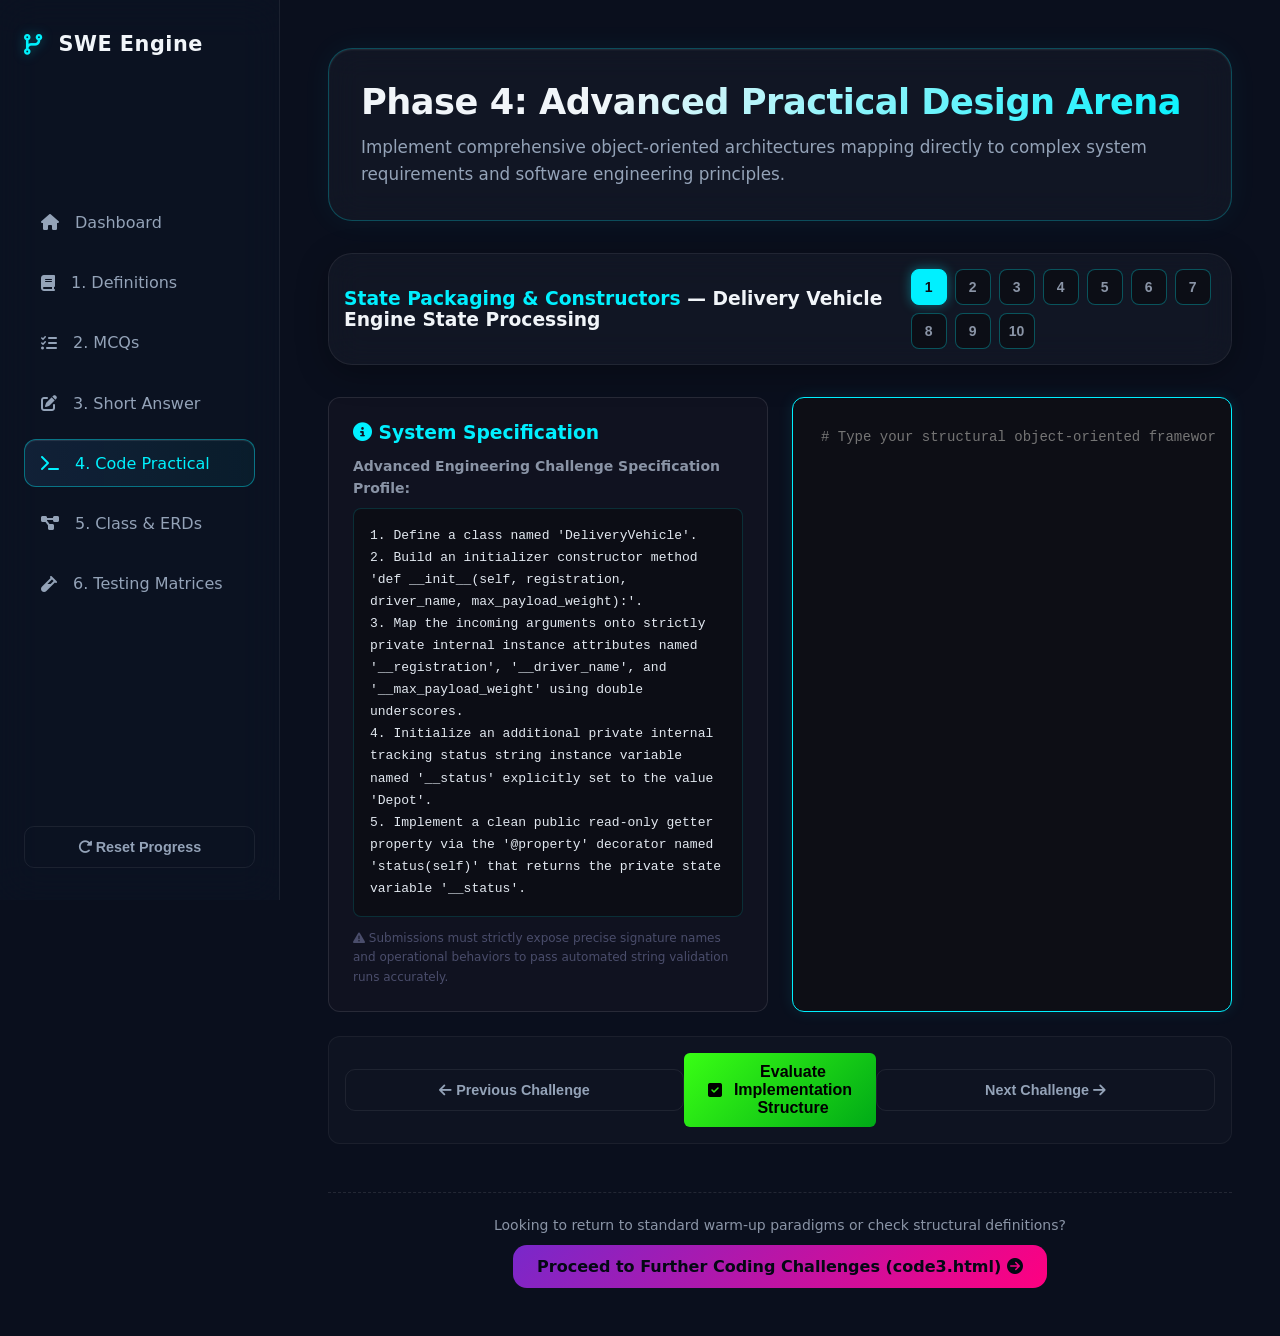
==== commit 8e8fd6b6: "updated code" ====
--- a/code2.html
+++ b/code2.html
@@ -1,638 +1,602 @@
 <!DOCTYPE html>
 <html lang="en-GB">
 <head>
-    <meta charset="UTF-8">
-    <meta name="viewport" content="width=device-width, initial-scale=1.0">
-    <title>Phase 4: Advanced Practical Design Arena - SWE Engine</title>
-    <link rel="stylesheet" href="styles.css">
-    <link rel="stylesheet" href="https://cdnjs.cloudflare.com/ajax/libs/font-awesome/6.4.0/css/all.min.css">
-    <style>
-        /* Specific Sandbox Split-Screen Layout Components */
-        .sandbox-container {
-            display: grid;
-            grid-template-columns: 1fr 1fr;
-            gap: 24px;
-            margin-top: 20px;
-            min-height: 600px;
-        }
-        @media (max-width: 1024px) {
-            .sandbox-container {
-                grid-template-columns: 1fr;
-            }
-        }
-        .workspace-panel {
-            display: flex;
-            flex-direction: column;
-            height: 100%;
-        }
-        .problem-card {
-            background: rgba(20, 20, 35, 0.6);
-            border-radius: 12px;
-            padding: 24px;
-            border: 1px solid rgba(255, 255, 255, 0.1);
-            flex-grow: 1;
-            overflow-y: auto;
-        }
-        
-        /* --- PERFECTLY ALIGNED DUAL-LAYER EDITING ENGINE --- */
-        .editor-container {
-            position: relative;
-            flex-grow: 1;
-            background: #0d0e15;
-            border-radius: 12px;
-            border: 1px solid var(--neon-blue, #00f0ff);
-            padding: 16px;
-            box-shadow: 0 0 15px rgba(0, 240, 255, 0.1);
-            height: 480px;
-            overflow: hidden;
-        }
+<meta charset="UTF-8">
+<meta name="viewport" content="width=device-width, initial-scale=1.0">
+<title>Phase 4: Advanced Practical Design Arena - SWE Engine</title>
+<link rel="stylesheet" href="styles.css">
+<link rel="stylesheet" href="https://cdnjs.cloudflare.com/ajax/libs/font-awesome/6.4.0/css/all.min.css">
+<style>
+/* Specific Sandbox Split-Screen Layout Components */
+.sandbox-container {
+display: grid;
+grid-template-columns: 1fr 1fr;
+gap: 24px;
+margin-top: 20px;
+min-height: 600px;
+}
+@media (max-width: 1024px) {
+.sandbox-container {
+grid-template-columns: 1fr;
+}
+}
+.workspace-panel {
+display: flex;
+flex-direction: column;
+height: 100%;
+}
+.problem-card {
+background: rgba(20, 20, 35, 0.6);
+border-radius: 12px;
+padding: 24px;
+border: 1px solid rgba(255, 255, 255, 0.1);
+flex-grow: 1;
+overflow-y: auto;
+}
 
-        /* Both layers must match font metrics perfectly to line up down to the pixel */
-        .code-input-area, .syntax-highlight-overlay {
-            position: absolute;
-            top: 16px;
-            left: 16px;
-            width: calc(100% - 32px);
-            height: calc(100% - 32px);
-            font-family: 'Fira Code', 'Courier New', Courier, monospace;
-            font-size: 14px;
-            line-height: 1.6;
-            white-space: pre;
-            padding: 12px;
-            margin: 0;
-            box-sizing: border-box;
-            border: none;
-            outline: none;
-            background: transparent;
-        }
-
-        /* Front Layer: Hidden text characters but captures typing and retains cursor */
-        .code-input-area {
-            color: transparent;
-            caret-color: #39ff14; /* Neon green cursor tracking */
-            resize: none;
-            z-index: 2;
-            overflow: auto;
-        }
-
-        /* Back Layer: Displays beautifully colorized syntax markup tokens */
-        .syntax-highlight-overlay {
-            color: #e2e8f0;
-            z-index: 1;
-            overflow: hidden;
-            pointer-events: none;
-        }
-
-        /* VS Code Style Python Palette Options */
-        .token-keyword { color: #ff79c6 !important; font-weight: bold; } 
-        .token-self    { color: #bd93f9 !important; font-style: italic; } 
-        .token-builtin { color: #8be9fd !important; }                    
-        .token-string  { color: #f1fa8c !important; }                    
-        .token-number  { color: #bd93f9 !important; }                    
-        .token-comment { color: #6272a4 !important; font-style: italic; } 
-
-        .navigation-bar {
-            display: flex;
-            justify-content: space-between;
-            align-items: center;
-            margin-top: 24px;
-            padding: 16px;
-            background: rgba(255, 255, 255, 0.02);
-            border-radius: 12px;
-            border: 1px solid rgba(255, 255, 255, 0.05);
-        }
-        .question-nav-dots {
-            display: flex;
-            gap: 8px;
-            flex-wrap: wrap;
-        }
-        .nav-dot {
-            width: 36px;
-            height: 36px;
-            border-radius: 8px;
-            border: 1px solid rgba(0, 240, 255, 0.3);
-            background: rgba(13, 14, 21, 0.8);
-            color: #8a94a6;
-            display: flex;
-            align-items: center;
-            justify-content: center;
-            cursor: pointer;
-            font-size: 14px;
-            font-weight: 600;
-            transition: all 0.25s cubic-bezier(0.4, 0, 0.2, 1);
-        }
-        .nav-dot:hover {
-            border-color: #00f0ff;
-            color: #fff;
-            background: rgba(0, 240, 255, 0.05);
-        }
-        .nav-dot.active {
-            background: #00f0ff;
-            color: #0d0e15;
-            border-color: #00f0ff;
-            box-shadow: 0 0 12px rgba(0, 240, 255, 0.4);
-        }
-        .nav-dot.completed {
-            border-color: #39ff14;
-            background: rgba(57, 255, 20, 0.1);
-            color: #39ff14;
-        }
-        .feedback-panel {
-            margin-top: 24px;
-            padding: 20px;
-            border-radius: 12px;
-            display: none;
-            animation: fadeIn 0.4s ease;
-        }
-        .feedback-success {
-            background: rgba(57, 255, 20, 0.06);
-            border: 1px solid #39ff14;
-            box-shadow: 0 0 15px rgba(57, 255, 20, 0.05);
-        }
-        .feedback-partial {
-            background: rgba(255, 186, 0, 0.06);
-            border: 1px solid #ffba00;
-            box-shadow: 0 0 15px rgba(255, 186, 0, 0.05);
-        }
-        .criteria-dropdown-container {
-            margin-top: 15px;
-            padding: 12px;
-            background: rgba(255, 255, 255, 0.03);
-            border-radius: 6px;
-            border: 1px solid rgba(255, 255, 255, 0.08);
-        }
-        .criteria-select {
-            background: #161925;
-            color: #fff;
-            border: 1px solid rgba(255, 255, 255, 0.2);
-            padding: 6px 12px;
-            border-radius: 4px;
-            outline: none;
-            cursor: pointer;
-            font-family: inherit;
-        }
-        .override-box {
-            display: flex;
-            align-items: center;
-            gap: 12px;
-            margin-top: 16px;
-            padding-top: 16px;
-            border-top: 1px dashed rgba(255, 255, 255, 0.1);
-        }
-        .override-input {
-            width: 70px;
-            background: #161925;
-            border: 1px solid rgba(255, 255, 255, 0.2);
-            color: #fff;
-            padding: 6px;
-            border-radius: 4px;
-            text-align: center;
-            font-weight: bold;
-        }
-        .sample-solution-block {
-            background: #05070b;
-            padding: 16px;
-            border-radius: 8px;
-            border: 1px solid rgba(255, 255, 255, 0.05);
-            font-family: 'Fira Code', monospace;
-            font-size: 13px;
-            white-space: pre;
-            overflow-x: auto;
-            margin-top: 12px;
-            color: #a5b4fc;
-            line-height: 1.5;
-        }
-        .extension-link-wrapper {
-            margin-top: 48px;
-            text-align: center;
-            border-top: 1px dashed rgba(255, 255, 255, 0.1);
-            padding-top: 24px;
-        }
-        @keyframes fadeIn {
-            from { opacity: 0; transform: translateY(5px); }
-            to { opacity: 1; transform: translateY(0); }
-        }
-    </style>
+/* --- PERFECTLY ALIGNED DUAL-LAYER EDITING ENGINE --- */
+.editor-container {
+position: relative;
+flex-grow: 1;
+background: #0d0e15;
+border-radius: 12px;
+border: 1px solid var(--neon-blue, #00f0ff);
+padding: 16px;
+box-shadow: 0 0 15px rgba(0, 240, 255, 0.1);
+height: 480px;
+overflow: hidden;
+}
+/* Both layers must match font metrics perfectly to line up down to the pixel */
+.code-input-area, .syntax-highlight-overlay {
+position: absolute;
+top: 16px;
+left: 16px;
+width: calc(100% - 32px);
+height: calc(100% - 32px);
+font-family: 'Fira Code', 'Courier New', Courier, monospace;
+font-size: 14px;
+line-height: 1.6;
+white-space: pre;
+padding: 12px;
+margin: 0;
+box-sizing: border-box;
+border: none;
+outline: none;
+background: transparent;
+}
+/* Front Layer: Hidden text characters but captures typing and retains cursor */
+.code-input-area {
+color: transparent;
+caret-color: #39ff14; /* Neon green cursor tracking */
+resize: none;
+z-index: 2;
+overflow: auto;
+}
+/* Back Layer: Displays beautifully colorized syntax markup tokens */
+.syntax-highlight-overlay {
+color: #e2e8f0;
+z-index: 1;
+overflow: hidden;
+pointer-events: none;
+}
+/* VS Code Style Python Palette Options */
+.token-keyword { color: #ff79c6 !important; font-weight: bold; }
+.token-self    { color: #bd93f9 !important; font-style: italic; }
+.token-builtin { color: #8be9fd !important; }
+.token-string  { color: #f1fa8c !important; }
+.token-number  { color: #bd93f9 !important; }
+.token-comment { color: #6272a4 !important; font-style: italic; }
+.navigation-bar {
+display: flex;
+justify-content: space-between;
+align-items: center;
+margin-top: 24px;
+padding: 16px;
+background: rgba(255, 255, 255, 0.02);
+border-radius: 12px;
+border: 1px solid rgba(255, 255, 255, 0.05);
+}
+.question-nav-dots {
+display: flex;
+gap: 8px;
+flex-wrap: wrap;
+}
+.nav-dot {
+width: 36px;
+height: 36px;
+border-radius: 8px;
+border: 1px solid rgba(0, 240, 255, 0.3);
+background: rgba(13, 14, 21, 0.8);
+color: #8a94a6;
+display: flex;
+align-items: center;
+justify-content: center;
+cursor: pointer;
+font-size: 14px;
+font-weight: 600;
+transition: all 0.25s cubic-bezier(0.4, 0, 0.2, 1);
+}
+.nav-dot:hover {
+border-color: #00f0ff;
+color: #fff;
+background: rgba(0, 240, 255, 0.05);
+}
+.nav-dot.active {
+background: #00f0ff;
+color: #0d0e15;
+border-color: #00f0ff;
+box-shadow: 0 0 12px rgba(0, 240, 255, 0.4);
+}
+.nav-dot.completed {
+border-color: #39ff14;
+background: rgba(57, 255, 20, 0.1);
+color: #39ff14;
+}
+.feedback-panel {
+margin-top: 24px;
+padding: 20px;
+border-radius: 12px;
+display: none;
+animation: fadeIn 0.4s ease;
+}
+.feedback-success {
+background: rgba(57, 255, 20, 0.06);
+border: 1px solid #39ff14;
+box-shadow: 0 0 15px rgba(57, 255, 20, 0.05);
+}
+.feedback-partial {
+background: rgba(255, 186, 0, 0.06);
+border: 1px solid #ffba00;
+box-shadow: 0 0 15px rgba(255, 186, 0, 0.05);
+}
+.criteria-dropdown-container {
+margin-top: 15px;
+padding: 12px;
+background: rgba(255, 255, 255, 0.03);
+border-radius: 6px;
+border: 1px solid rgba(255, 255, 255, 0.08);
+}
+.criteria-select {
+background: #161925;
+color: #fff;
+border: 1px solid rgba(255, 255, 255, 0.2);
+padding: 6px 12px;
+border-radius: 4px;
+outline: none;
+cursor: pointer;
+font-family: inherit;
+}
+.override-box {
+display: flex;
+align-items: center;
+gap: 12px;
+margin-top: 16px;
+padding-top: 16px;
+border-top: 1px dashed rgba(255, 255, 255, 0.1);
+}
+.override-input {
+width: 70px;
+background: #161925;
+border: 1px solid rgba(255, 255, 255, 0.2);
+color: #fff;
+padding: 6px;
+border-radius: 4px;
+text-align: center;
+font-weight: bold;
+}
+.sample-solution-block {
+background: #05070b;
+padding: 16px;
+border-radius: 8px;
+border: 1px solid rgba(255, 255, 255, 0.05);
+font-family: 'Fira Code', monospace;
+font-size: 13px;
+white-space: pre;
+overflow-x: auto;
+margin-top: 12px;
+color: #a5b4fc;
+line-height: 1.5;
+}
+.extension-link-wrapper {
+margin-top: 48px;
+text-align: center;
+border-top: 1px dashed rgba(255, 255, 255, 0.1);
+padding-top: 24px;
+}
+@keyframes fadeIn {
+from { opacity: 0; transform: translateY(5px); }
+to { opacity: 1; transform: translateY(0); }
+}
+</style>
 </head>
 <body>
-    <nav class="sidebar">
-        <div class="sidebar-brand">
-            <i class="fa-solid fa-code-branch glowing-icon"></i>
-            <span>SWE Engine</span>
-        </div>
-        <ul class="nav-links">
-            <li><a href="index.html"><i class="fa-solid fa-house"></i> Dashboard</a></li>
-            <li><a href="definitions.html"><i class="fa-solid fa-book"></i> 1. Definitions</a></li>
-            <li><a href="mcq.html"><i class="fa-solid fa-list-check"></i> 2. MCQs</a></li>
-            <li><a href="saq.html"><i class="fa-solid fa-pen-to-square"></i> 3. Short Answer</a></li>
-            <li class="active"><a href="code.html"><i class="fa-solid fa-terminal"></i> 4. Code Practical</a></li>
-            <li><a href="erd.html"><i class="fa-solid fa-diagram-project"></i> 5. Class & ERDs</a></li>
-            <li><a href="test.html"><i class="fa-solid fa-vial"></i> 6. Testing Matrices</a></li>
-        </ul>
-        <div class="sidebar-footer">
-            <button id="reset-btn" class="btn-secondary"><i class="fa-solid fa-rotate-right"></i> Reset Progress</button>
-        </div>
-    </nav>
-    <main class="dashboard-container">
-        <header class="glass-panel glowing-border header-panel">
-            <h1>Phase 4: Advanced Practical Design Arena</h1>
-            <p>Implement comprehensive object-oriented architectures mapping directly to complex system requirements and software engineering principles.</p>
-        </header>
-        <div class="glass-panel" style="margin-top: 20px; padding: 15px;">
-            <div style="display: flex; justify-content: space-between; align-items: center;">
-                <h3 id="question-title-display">Challenge 1 of 10</h3>
-                <div class="question-nav-dots" id="dots-container"></div>
-            </div>
-        </div>
-        <div class="sandbox-container">
-            <div class="workspace-panel">
-                <div class="problem-card">
-                    <h3 style="color: #00f0ff; margin-bottom: 12px;"><i class="fa-solid fa-circle-info"></i> System Specification</h3>
-                    <div id="instruction-text" style="line-height: 1.6; font-size: 14px;"></div>
-                </div>
-            </div>
-            <div class="workspace-panel">
-                <div class="editor-container">
-                    <div id="syntax-overlay" class="syntax-highlight-overlay"></div>
-                    <textarea
-                        id="code-editor-input"
-                        class="code-input-area"
-                        placeholder="# Type your structural object-oriented framework here..."
-                        autocorrect="off"
-                        autocapitalize="off"
-                        spellcheck="false"
-                    ></textarea>
-                </div>
-            </div>
-        </div>
-        <div id="feedback-panel" class="feedback-panel">
-            <h4 id="feedback-heading" style="font-size: 16px; margin-bottom: 8px;">Evaluation Result</h4>
-            <p id="feedback-text" style="font-size: 14px; line-height: 1.5;"></p>
-            <div class="criteria-dropdown-container">
-                <label for="criteria-selector" style="font-size: 13px; color: #8a94a6; margin-right: 10px;">Select Grading Tier:</label>
-                <select id="criteria-selector" class="criteria-select">
-                    <option value="0">Unacceptable (0 Marks) - Fatal compilation errors / Missing structural blocks</option>
-                    <option value="1">Partial Structure (1 Mark) - Skeleton present but keywords or parameters mismatched</option>
-                    <option value="2">Satisfactory (2 Marks) - Architecture verified with minor procedural gaps</option>
-                    <option value="3">Proficient (3 Marks) - Correct encapsulation signatures or overriding verified</option>
-                    <option value="4">Advanced Masterly (4 Marks) - Complete state execution and signature parity met</option>
-                </select>
-            </div>
-            <div id="sample-answer-box" style="margin-top: 20px;">
-                <strong style="color: #00f0ff; font-size: 14px;">Model Reference Sample Answer:</strong>
-                <div class="sample-solution-block" id="sample-code-display"></div>
-            </div>
-            <div class="override-box">
-                <label for="manual-mark-input"><i class="fa-solid fa-user-pen text-accent"></i> Adjust Awarded Mark Value:</label>
-                <input type="number" id="manual-mark-input" class="override-input" min="0" max="4" step="1">
-                <span id="max-possible-mark" style="color: #8a94a6; font-size: 14px;">/ 4 Marks</span>
-                <button id="save-override-btn" class="btn-secondary" style="padding: 5px 12px; font-size: 12px; margin-left: 10px;">Commit Metric Change</button>
-            </div>
-        </div>
-        <div class="navigation-bar">
-            <button id="prev-question-btn" class="btn-secondary"><i class="fa-solid fa-arrow-left"></i> Previous Challenge</button>
-            <button id="check-code-btn" class="btn-primary" style="background: linear-gradient(135deg, #39ff14 0%, #00aa17 100%); color: #000; font-weight: bold; border: none; padding: 10px 24px; border-radius: 6px; cursor: pointer;"><i class="fa-solid fa-square-check"></i> Evaluate Implementation Structure</button>
-            <button id="next-question-btn" class="btn-secondary">Next Challenge <i class="fa-solid fa-arrow-right"></i></button>
-        </div>
-        <div class="extension-link-wrapper">
-            <p style="color: #8a94a6; margin-bottom: 12px; font-size: 14px;">Looking to return to standard warm-up paradigms or check structural definitions?</p>
-            <a href="code3.html" class="btn-primary" style="display: inline-block; text-decoration: none; background: linear-gradient(135deg, #7928ca 0%, #ff0080 100%); padding: 12px 24px;">
-                Proceed to Further Coding Challenges (code3.html) <i class="fa-solid fa-circle-arrow-right"></i>
-            </a>
-        </div>
-    </main>
-    <script>
-        document.addEventListener('DOMContentLoaded', () => {
-            const advancedCodeQuestions = [
-                {
-                    id: 1,
-                    pillar: "State Packaging & Constructors",
-                    title: "Delivery Vehicle Engine State Processing",
-                    maxPoints: 4,
-                    steps: "1. Define a class named 'DeliveryVehicle'.<br>2. Build a constructor that captures 'registration', 'driver_name', and 'max_payload_weight'.<br>3. Initialize an internal tracking status string state set explicitly to 'Depot'.<br>4. Prevent automatic variable alteration by declaring variables cleanly.",
-                    sample: "class DeliveryVehicle:\n    def __init__(self, registration, driver_name, max_payload_weight):\n        self.registration = registration\n        self.driver_name = driver_name\n        self.max_payload_weight = max_payload_weight\n        self.status = 'Depot'",
-                    regexKeywords: ["classDeliveryVehicle", "def__init__(self,registration,driver_name,max_payload_weight)", "self.status=Depot"]
-                },
-                {
-                    id: 2,
-                    pillar: "Strict Data Security & Encapsulation",
-                    title: "Securing Vehicle Fleet Registrations",
-                    maxPoints: 4,
-                    steps: "1. Implement a class named 'SecureVehicle'.<br>2. Define a constructor protecting a single attribute named 'vin_code' inside a private structural framework using double underscores.<br>3. Provide an explicit getter method matching 'get_vin_code(self)' that safely reads the encapsulated structure.",
-                    sample: "class SecureVehicle:\n    def __init__(self, vin_code):\n        self.__vin_code = vin_code\n        \n    def get_vin_code(self):\n        return self.__vin_code",
-                    regexKeywords: ["classSecureVehicle", "self.__vin_code=", "defget_vin_code(self)", "returnself.__vin_code"]
-                },
-                {
-                    id: 3,
-                    pillar: "State Invariant Integrity Checking",
-                    title: "Encapsulation Setters & Mutation Control",
-                    maxPoints: 4,
-                    steps: "1. Create a class named 'CargoManifest'.<br>2. Set up a constructor storing a private variable 'current_weight' initialized safely to 0.0.<br>3. Write a setter method named 'set_weight(self, amount)' that verifies whether the input weight is positive. If the parameter is positive, apply the new state; if negative or equal to zero, make the code change fail quietly.",
-                    sample: "class CargoManifest:\n    def __init__(self):\n        self.__current_weight = 0.0\n        \n    def set_weight(self, amount):\n        if amount > 0:\n            self.__current_weight = amount",
-                    regexKeywords: ["classCargoManifest", "self.__current_weight=0.0", "defset_weight(self,amount)", "ifamount>0:", "self.__current_weight=amount"]
-                },
-                {
-                    id: 4,
-                    pillar: "Class Specialization Mechanics",
-                    title: "Establishing Specialized Fleet Hierarchies",
-                    maxPoints: 4,
-                    steps: "1. Create a base superclass blueprint string named 'FleetUnit' mapping a simple pass statement.<br>2. Derive an explicit structural subclass child named 'RefrigeratedTruck' that inherits directly from 'FleetUnit'.",
-                    sample: "class FleetUnit:\n    pass\n\nclass RefrigeratedTruck(FleetUnit):\n    pass",
-                    regexKeywords: ["classFleetUnit:", "classRefrigeratedTruck(FleetUnit):"]
-                },
-                {
-                    id: 5,
-                    pillar: "Constructor Linkage & Base Delegation",
-                    title: "Super Constructor Delegation Pipelines",
-                    maxPoints: 4,
-                    steps: "1. Within a derived child class constructor pattern declaration mapped exactly to 'def __init__(self, make, model, cubic_capacity):', delegate the foundational parameters 'make' and 'model' upward safely to the base superclass by invoking the native 'super()' constructor architecture explicitly.",
-                    sample: "def __init__(self, make, model, cubic_capacity):\n    super().__init__(make, model)\n    self.cubic_capacity = cubic_capacity",
-                    regexKeywords: ["def__init__(self,make,model,cubic_capacity):", "super().__init__(make,model)", "self.cubic_capacity="]
-                },
-                {
-                    id: 6,
-                    pillar: "Dynamic Run-Time Polymorphism",
-                    title: "Polymorphic Travel Metrics Execution",
-                    maxPoints: 4,
-                    steps: "1. Inside a class named 'ElectricCourier', override or implement a method exactly matching 'calculate_range(self)'.<br>2. Ensure the structural code calculates and returns the evaluated expression value: 'self.battery_kwh * 6.5'.",
-                    sample: "class ElectricCourier:\n    def calculate_range(self):\n        return self.battery_kwh * 6.5",
-                    regexKeywords: ["classElectricCourier", "defcalculate_range(self):", "returnself.battery_kwh*6.5"]
-                },
-                {
-                    id: 7,
-                    pillar: "Dynamic Memory Operations",
-                    title: "Instantiating High-Payload Objects",
-                    maxPoints: 4,
-                    steps: "1. Given an architectural class definition named 'HeavyHauler' that requires three arguments ('license_id', 'axle_count', 'tare_weight'), write a line creating a concrete runtime object assigned to a variable named 'active_unit'.<br>2. Pass parameters exactly matching the string 'TX-99', the integer 4, and the float 12500.0.",
-                    sample: "active_unit = HeavyHauler('TX-99', 4, 12500.0)",
-                    regexKeywords: ["active_unit=HeavyHauler(", "TX-99", "4", "12500.0"]
-                },
-                {
-                    id: 8,
-                    pillar: "Interface Abstraction Design Patterns",
-                    title: "Enforcing System Structuring Contracts",
-                    maxPoints: 4,
-                    steps: "1. Import the appropriate module components from Python's standard library to handle abstract classes ('from abc import ABC, abstractmethod').<br>2. Design an abstract parent class named 'AbstractRouter' inheriting explicitly from 'ABC'.<br>3. Enforce a standard contract signature by attaching an abstract method declaration named 'assign_route(self)' via the decorator pattern containing a simple pass command.",
-                    sample: "from abc import ABC, abstractmethod\n\nclass AbstractRouter(ABC):\n    @abstractmethod\n    def assign_route(self):\n        pass",
-                    regexKeywords: ["fromabcimportABC,abstractmethod", "classAbstractRouter(ABC):", "@abstractmethod", "defassign_route(self):"]
-                },
-                {
-                    id: 9,
-                    pillar: "Complex Multi-Object Aggregation",
-                    title: "Object Interaction & Message Passing",
-                    maxPoints: 4,
-                    steps: "1. Create a class named 'LogisticsHub'.<br>2. Implement a method structured exactly as 'dispatch_vehicle(self, target_vehicle, route_path)'.<br>3. Inside this method, pass a message to the external object variable by invoking its internal state mutation method 'target_vehicle.assign_route_path(route_path)' directly.",
-                    sample: "class LogisticsHub:\n    def dispatch_vehicle(self, target_vehicle, route_path):\n        target_vehicle.assign_route_path(route_path)",
-                    regexKeywords: ["classLogisticsHub", "defdispatch_vehicle(self,target_vehicle,route_path):", "target_vehicle.assign_route_path(route_path)"]
-                },
-                {
-                    id: 10,
-                    pillar: "Automated Lifecycle Quality Assurance",
-                    title: "Programmatic Component Unit Isolation Testing",
-                    maxPoints: 4,
-                    steps: "1. Create a standard Python programmatic test suite subclass named 'TestVehicleLifecycle' that inherits structural attributes from 'unittest.TestCase'.<br>2. Design a single testing routine named 'test_initial_depot_status(self)'.<br>3. Inside, instantiate a test variable object and run an equality assertion to verify the 'status' property evaluates perfectly to 'Depot' using 'self.assertEqual(vehicle.status, \"Depot\")'.",
-                    sample: "import unittest\n\nclass TestVehicleLifecycle(unittest.TestCase):\n    def test_initial_depot_status(self):\n        vehicle = DeliveryVehicle('XYZ-123', 'John', 5000)\n        self.assertEqual(vehicle.status, 'Depot')",
-                    regexKeywords: ["classTestVehicleLifecycle(unittest.TestCase):", "deftest_initial_depot_status(self):", "self.assertEqual("]
-                }
-            ];
+<nav class="sidebar">
+<div class="sidebar-brand">
+<i class="fa-solid fa-code-branch glowing-icon"></i>
+<span>SWE Engine</span>
+</div>
+<ul class="nav-links">
+<li><a href="index.html"><i class="fa-solid fa-house"></i> Dashboard</a></li>
+<li><a href="definitions.html"><i class="fa-solid fa-book"></i> 1. Definitions</a></li>
+<li><a href="mcq.html"><i class="fa-solid fa-list-check"></i> 2. MCQs</a></li>
+<li><a href="saq.html"><i class="fa-solid fa-pen-to-square"></i> 3. Short Answer</a></li>
+<li class="active"><a href="code.html"><i class="fa-solid fa-terminal"></i> 4. Code Practical</a></li>
+<li><a href="erd.html"><i class="fa-solid fa-diagram-project"></i> 5. Class & ERDs</a></li>
+<li><a href="test.html"><i class="fa-solid fa-vial"></i> 6. Testing Matrices</a></li>
+</ul>
+<div class="sidebar-footer">
+<button id="reset-btn" class="btn-secondary"><i class="fa-solid fa-rotate-right"></i> Reset Progress</button>
+</div>
+</nav>
+<main class="dashboard-container">
+<header class="glass-panel glowing-border header-panel">
+<h1>Phase 4: Advanced Practical Design Arena</h1>
+<p>Implement comprehensive object-oriented architectures mapping directly to complex system requirements and software engineering principles.</p>
+</header>
+<div class="glass-panel" style="margin-top: 20px; padding: 15px;">
+<div style="display: flex; justify-content: space-between; align-items: center;">
+<h3 id="question-title-display">Challenge 1 of 10</h3>
+<div class="question-nav-dots" id="dots-container"></div>
+</div>
+</div>
+<div class="sandbox-container">
+<div class="workspace-panel">
+<div class="problem-card">
+<h3 style="color: #00f0ff; margin-bottom: 12px;"><i class="fa-solid fa-circle-info"></i> System Specification</h3>
+<div id="instruction-text" style="line-height: 1.6; font-size: 14px;"></div>
+</div>
+</div>
+<div class="workspace-panel">
+<div class="editor-container">
+<div id="syntax-overlay" class="syntax-highlight-overlay"></div>
+<textarea
+id="code-editor-input"
+class="code-input-area"
+placeholder="# Type your structural object-oriented framework here..."
+autocorrect="off"
+autocapitalize="off"
+spellcheck="false"
+></textarea>
+</div>
+</div>
+</div>
+<div id="feedback-panel" class="feedback-panel">
+<h4 id="feedback-heading" style="font-size: 16px; margin-bottom: 8px;">Evaluation Result</h4>
+<p id="feedback-text" style="font-size: 14px; line-height: 1.5;"></p>
+<div class="criteria-dropdown-container">
+<label for="criteria-selector" style="font-size: 13px; color: #8a94a6; margin-right: 10px;">Select Grading Tier:</label>
+<select id="criteria-selector" class="criteria-select">
+<option value="0">Unacceptable (0 Marks) - Fatal compilation errors / Missing structural blocks</option>
+<option value="1">Partial Structure (1 Mark) - Skeleton present but keywords or parameters mismatched</option>
+<option value="2">Satisfactory (2 Marks) - Architecture verified with minor procedural gaps</option>
+<option value="3">Proficient (3 Marks) - Correct encapsulation signatures or overriding verified</option>
+<option value="4">Advanced Masterly (4 Marks) - Complete state execution and signature parity met</option>
+</select>
+</div>
+<div id="sample-answer-box" style="margin-top: 20px;">
+<strong style="color: #00f0ff; font-size: 14px;">Model Reference Sample Answer:</strong>
+<div class="sample-solution-block" id="sample-code-display"></div>
+</div>
+<div class="override-box">
+<label for="manual-mark-input"><i class="fa-solid fa-user-pen text-accent"></i> Adjust Awarded Mark Value:</label>
+<input type="number" id="manual-mark-input" class="override-input" min="0" max="4" step="1">
+<span id="max-possible-mark" style="color: #8a94a6; font-size: 14px;">/ 4 Marks</span>
+<button id="save-override-btn" class="btn-secondary" style="padding: 5px 12px; font-size: 12px; margin-left: 10px;">Commit Metric Change</button>
+</div>
+</div>
+<div class="navigation-bar">
+<button id="prev-question-btn" class="btn-secondary"><i class="fa-solid fa-arrow-left"></i> Previous Challenge</button>
+<button id="check-code-btn" class="btn-primary" style="background: linear-gradient(135deg, #39ff14 0%, #00aa17 100%); color: #000; font-weight: bold; border: none; padding: 10px 24px; border-radius: 6px; cursor: pointer;"><i class="fa-solid fa-square-check"></i> Evaluate Implementation Structure</button>
+<button id="next-question-btn" class="btn-secondary">Next Challenge <i class="fa-solid fa-arrow-right"></i></button>
+</div>
+<div class="extension-link-wrapper">
+<p style="color: #8a94a6; margin-bottom: 12px; font-size: 14px;">Looking to return to standard warm-up paradigms or check structural definitions?</p>
+<a href="code3.html" class="btn-primary" style="display: inline-block; text-decoration: none; background: linear-gradient(135deg, #7928ca 0%, #ff0080 100%); padding: 12px 24px;">
+Proceed to Further Coding Challenges (code3.html) <i class="fa-solid fa-circle-arrow-right"></i>
+</a>
+</div>
+</main>
+<script>
+document.addEventListener('DOMContentLoaded', () => {
+const advancedCodeQuestions = [
+{
+id: 1,
+pillar: "State Packaging & Constructors",
+title: "Delivery Vehicle Engine State Processing",
+maxPoints: 4,
+steps: "1. Define a class named 'DeliveryVehicle'.<br>2. Build an initializer constructor method 'def __init__(self, registration, driver_name, max_payload_weight):'.<br>3. Map the incoming arguments onto strictly private internal instance attributes named '__registration', '__driver_name', and '__max_payload_weight' using double underscores.<br>4. Initialize an additional private internal tracking status string instance variable named '__status' explicitly set to the value 'Depot'.<br>5. Implement a clean public read-only getter property via the '@property' decorator named 'status(self)' that returns the private state variable '__status'.",
+sample: "class DeliveryVehicle:\n    def __init__(self, registration, driver_name, max_payload_weight):\n        self.__registration = registration\n        self.__driver_name = driver_name\n        self.__max_payload_weight = max_payload_weight\n        self.__status = 'Depot'\n\n    @property\n    def status(self):\n        return self.__status",
+regexKeywords: ["classDeliveryVehicle", "def__init__(self,registration,driver_name,max_payload_weight)", "self.__registration=registration", "self.__driver_name=driver_name", "self.__max_payload_weight=max_payload_weight", "self.__status=Depot", "@property", "defstatus(self)", "returnself.__status"]
+},
+{
+id: 2,
+pillar: "Strict Data Security & Encapsulation",
+title: "Securing Vehicle Fleet Registrations",
+maxPoints: 4,
+steps: "1. Implement a class named 'SecureVehicle'.<br>2. Define an initializer constructor method capturing a parameter named 'vin_code'.<br>3. Protect this metadata field by initializing it strictly inside an internal private attribute named '__vin_code' using double leading underscores.<br>4. Expose this private attribute safely by creating an explicit public getter method named exactly 'get_vin_code(self)' which returns the private attribute directly.",
+sample: "class SecureVehicle:\n    def __init__(self, vin_code):\n        self.__vin_code = vin_code\n        \n    def get_vin_code(self):\n        return self.__vin_code",
+regexKeywords: ["classSecureVehicle", "def__init__(self,vin_code):", "self.__vin_code=vin_code", "defget_vin_code(self):", "returnself.__vin_code"]
+},
+{
+id: 3,
+pillar: "State Invariant Integrity Checking",
+title: "Encapsulation Setters & Mutation Control",
+maxPoints: 4,
+steps: "1. Create an enterprise asset lifecycle class named 'CargoManifest'.<br>2. Set up an initialization constructor tracking a private internal instance variable named '__current_weight' initialized strictly to the default float value of 0.0.<br>3. Construct a standard public modifier setter method named exactly 'set_weight(self, amount)'.<br>4. Embed a strict conditional boundary filter branch condition within this setter checking if the incoming parameter 'amount' is strictly greater than zero. If True, mutate the state of '__current_weight' to equal 'amount'. If negative or equal to zero, execute a 'pass' instruction to fail quietly and preserve state safety bounds.",
+sample: "class CargoManifest:\n    def __init__(self):\n        self.__current_weight = 0.0\n        \n    def set_weight(self, amount):\n        if amount > 0:\n            self.__current_weight = amount\n        else:\n            pass",
+regexKeywords: ["classCargoManifest", "def__init__(self):", "self.__current_weight=0.0", "defset_weight(self,amount):", "ifamount>0:", "self.__current_weight=amount", "else:", "pass"]
+},
+{
+id: 4,
+pillar: "Class Specialization Mechanics",
+title: "Establishing Specialized Fleet Hierarchies",
+maxPoints: 4,
+steps: "1. Establish an extensible base class named exactly 'FleetUnit'. Implement an initialization method that assigns a private attribute '__active' to True, and provide a public method 'get_status(self)' that returns '__active'.<br>2. Derive a specialized concrete inheritance class named exactly 'RefrigeratedTruck' that inherits from 'FleetUnit'.<br>3. Override 'get_status(self)' within the child class to call 'super().get_status()' and return a string statement combining the parent status with ' with cooling active'.",
+sample: "class FleetUnit:\n    def __init__(self):\n        self.__active = True\n\n    def get_status(self):\n        return self.__active\n\nclass RefrigeratedTruck(FleetUnit):\n    def get_status(self):\n        base_status = super().get_status()\n        return f\"{base_status} with cooling active\"",
+regexKeywords: ["classFleetUnit:", "self.__active=True", "defget_status(self):", "classRefrigeratedTruck(FleetUnit):", "super().get_status()"]
+},
+{
+id: 5,
+pillar: "Constructor Linkage & Base Delegation",
+title: "Super Constructor Delegation Pipelines",
+maxPoints: 4,
+steps: "1. Create a specialized structural child subclass that inherits from a parent vehicle class.<br>2. Implement the derived child class initialization constructor matching the exact parameter signature 'def __init__(self, make, model, cubic_capacity):'.<br>3. Delegate the initialization of the foundational attributes 'make' and 'model' upward safely to the base superclass by explicitly invoking 'super().__init__(make, model)'.<br>4. Map the remaining parameter onto a public instance attribute named 'self.cubic_capacity = cubic_capacity'.",
+sample: "def __init__(self, make, model, cubic_capacity):\n    super().__init__(make, model)\n    self.cubic_capacity = cubic_capacity",
+regexKeywords: ["def__init__(self,make,model,cubic_capacity):", "super().__init__(make,model)", "self.cubic_capacity=cubic_capacity"]
+},
+{
+id: 6,
+pillar: "Dynamic Run-Time Polymorphism",
+title: "Polymorphic Travel Metrics Execution",
+maxPoints: 4,
+steps: "1. Create a modern delivery logistics vehicle class named exactly 'ElectricCourier'.<br>2. Implement an initialization method that assigns a public instance configuration float tracker named 'self.battery_kwh'.<br>3. Implement a public execution calculation module method named exactly 'calculate_range(self)'.<br>4. Ensure the method calculates and returns the product expression evaluating to exactly: 'self.battery_kwh * 6.5'.",
+sample: "class ElectricCourier:\n    def __init__(self, battery_kwh):\n        self.battery_kwh = battery_kwh\n\n    def calculate_range(self):\n        return self.battery_kwh * 6.5",
+regexKeywords: ["classElectricCourier", "def__init__(self,battery_kwh):", "self.battery_kwh=battery_kwh", "defcalculate_range(self):", "returnself.battery_kwh*6.5"]
+},
+{
+id: 7,
+pillar: "Dynamic Memory Operations",
+title: "Instantiating High-Payload Objects",
+maxPoints: 4,
+steps: "1. Identify an architectural base blueprint class definition named 'HeavyHauler' whose constructor signature accepts exactly three sequential operational parameters: 'license_id', 'axle_count', and 'tare_weight'.<br>2. Allocate memory and instantiate a concrete runtime object instance from this class definition, assigning the result to a variable named exactly 'active_unit'.<br>3. Pass arguments exactly matching the string literal 'TX-99', the integer scalar valuation 4, and the explicit float point literal 12500.0.",
+sample: "active_unit = HeavyHauler('TX-99', 4, 12500.0)",
+regexKeywords: ["active_unit=HeavyHauler(", "TX-99", "4", "12500.0"]
+},
+{
+id: 8,
+pillar: "Interface Abstraction Design Patterns",
+title: "Enforcing System Structuring Contracts",
+maxPoints: 4,
+steps: "1. Import the rigid abstract base components cleanly from the Python standard library package using the specific statement 'from abc import ABC, abstractmethod'.<br>2. Design a system abstraction structural layout class named exactly 'AbstractRouter' that inherits directly from the 'ABC' class framework interface marker.<br>3. Enforce a strict architectural interface compliance blueprint by creating a concrete contract method signature named exactly 'assign_route(self)'.<br>4. Attach the abstract enforcement decorator pattern layer directly preceding the method signature using '@abstractmethod', and define the implementation body cleanly using a simple 'pass' command.",
+sample: "from abc import ABC, abstractmethod\n\nclass AbstractRouter(ABC):\n    @abstractmethod\n    def assign_route(self):\n        pass",
+regexKeywords: ["fromabcimportABC,abstractmethod", "classAbstractRouter(ABC):", "@abstractmethod", "defassign_route(self):", "pass"]
+},
+{
+id: 9,
+pillar: "Complex Multi-Object Aggregation",
+title: "Object Interaction & Message Passing",
+maxPoints: 4,
+steps: "1. Create an orchestration logistics interface tracking module class named exactly 'LogisticsHub'.<br>2. Implement a public tracking routine message coordination function method signature structured exactly as 'dispatch_vehicle(self, target_vehicle, route_path)'.<br>3. Inside this method implementation block, trigger a direct state manipulation workflow on the external dependent object passed in. Pass the message sequence along by explicitly invoking its internal state method interface: 'target_vehicle.assign_route_path(route_path)'.",
+sample: "class LogisticsHub:\n    def dispatch_vehicle(self, target_vehicle, route_path):\n        target_vehicle.assign_route_path(route_path)",
+regexKeywords: ["classLogisticsHub", "defdispatch_vehicle(self,target_vehicle,route_path):", "target_vehicle.assign_route_path(route_path)"]
+},
+{
+id: 10,
+pillar: "Automated Lifecycle Quality Assurance",
+title: "Programmatic Component Unit Isolation Testing",
+maxPoints: 4,
+steps: "1. Construct an automated runtime test suite component class named exactly 'TestVehicleLifecycle' that inherits structural evaluation components from 'unittest.TestCase'. Ensure you import 'unittest' at the header.<br>2. Design a single isolated assertions testing execution routine method named exactly 'test_initial_depot_status(self)'.<br>3. Inside this test block, instantiate a mock tracking instance of the vehicle class under test and assign it to a local container variable named 'vehicle'. Pass constructor argument configurations mapping to the string 'XYZ-123', the string 'John', and the integer weight capacity metric 5000.<br>4. Run a strict equality assertion validation evaluation routine line verifying that the object's public property 'status' returns 'Depot' using exactly 'self.assertEqual(vehicle.status, 'Depot')'.",
+sample: "import unittest\n\nclass TestVehicleLifecycle(unittest.TestCase):\n    def test_initial_depot_status(self):\n        vehicle = DeliveryVehicle('XYZ-123', 'John', 5000)\n        self.assertEqual(vehicle.status, 'Depot')",
+regexKeywords: ["importunittest", "classTestVehicleLifecycle(unittest.TestCase):", "deftest_initial_depot_status(self):", "vehicle=DeliveryVehicle(", "self.assertEqual(vehicle.status,", "Depot"]
+}
+];
+const fallbackState = {
+currentPhase: 4,
+isCompleted: false,
+scores: {
+definitions: { score: 0, total: 30, status: 'Not Started' },
+mcq: { score: 0, total: 30, status: 'Not Started' },
+saq: { score: 0, total: 30, status: 'Not Started' },
+code: { score: 0, total: 10, status: 'Not Started' },
+erd: { score: 0, total: 10, status: 'Not Started' },
+test: { score: 0, total: 15, status: 'Not Started' }
+},
+phase4AdvancedAnswers: Array(10).fill(""),
+phase4AdvancedScores: Array(10).fill(0)
+};
+let currentAppState = JSON.parse(localStorage.getItem('oop_exam_state')) || fallbackState;
+if (!currentAppState.phase4AdvancedAnswers) currentAppState.phase4AdvancedAnswers = Array(10).fill("");
+if (!currentAppState.phase4AdvancedScores) currentAppState.phase4AdvancedScores = Array(10).fill(0);
+let activeChallengeIdx = 0;
+const dotsContainer = document.getElementById('dots-container');
+const titleDisplay = document.getElementById('question-title-display');
+const instructionText = document.getElementById('instruction-text');
+const codeEditor = document.getElementById('code-editor-input');
+const feedbackPanel = document.getElementById('feedback-panel');
+const feedbackText = document.getElementById('feedback-text');
+const sampleCodeDisplay = document.getElementById('sample-code-display');
+const manualMarkInput = document.getElementById('manual-mark-input');
+const criteriaSelector = document.getElementById('criteria-selector');
+const syntaxOverlay = document.getElementById('syntax-overlay');
+// --- SINGLE-PASS AIRTIGHT RENDERING PIPELINE ---
+function applyPythonSyntaxHighlighting(code) {
+if (!code) return "";
 
-            const fallbackState = {
-                currentPhase: 4,
-                isCompleted: false,
-                scores: {
-                    definitions: { score: 0, total: 30, status: 'Not Started' },
-                    mcq: { score: 0, total: 30, status: 'Not Started' },
-                    saq: { score: 0, total: 30, status: 'Not Started' },
-                    code: { score: 0, total: 10, status: 'Not Started' },
-                    erd: { score: 0, total: 10, status: 'Not Started' },
-                    test: { score: 0, total: 15, status: 'Not Started' }
-                },
-                phase4AdvancedAnswers: Array(10).fill(""),
-                phase4AdvancedScores: Array(10).fill(0)
-            };
-            let currentAppState = JSON.parse(localStorage.getItem('oop_exam_state')) || fallbackState;
+// 1. Escape basic tags to avoid UI breakage
+let html = code
+.replace(/&/g, "&amp;")
+.replace(/</g, "&lt;")
+.replace(/>/g, "&gt;");
+// 2. Process all structures cleanly via mutual exclusion
+const tokenRegex = /(#.*)|("(?:\\.|[^"\\])*"|'(?:\\.|[^'\\])*')|\b(class|def|if|else|elif|return|pass|import|from|while|for|in|and|or|not|assert|with|as)\b|\b(self)\b|\b(assertEqual|super|print|int|str|float|list|dict|len)\b|\b(\d+(?:\.\d+)?)\b/g;
+html = html.replace(tokenRegex, (match, comment, string, keyword, selfToken, builtin, number) => {
+if (comment) return `<span class="token-comment">${comment}</span>`;
+if (string) return `<span class="token-string">${string}</span>`;
+if (keyword) return `<span class="token-keyword">${keyword}</span>`;
+if (selfToken) return `<span class="token-self">${selfToken}</span>`;
+if (builtin) return `<span class="token-builtin">${builtin}</span>`;
+if (number) return `<span class="token-number">${number}</span>`;
+return match;
+});
+return html;
+}
+const syncEditorRendering = () => {
+let currentContent = codeEditor.value;
+if (currentContent.endsWith('\n')) {
+currentContent += ' ';
+}
+syntaxOverlay.innerHTML = applyPythonSyntaxHighlighting(currentContent);
+syntaxOverlay.scrollTop = codeEditor.scrollTop;
+syntaxOverlay.scrollLeft = codeEditor.scrollLeft;
+};
+codeEditor.addEventListener('input', syncEditorRendering);
+codeEditor.addEventListener('scroll', () => {
+syntaxOverlay.scrollTop = codeEditor.scrollTop;
+syntaxOverlay.scrollLeft = codeEditor.scrollLeft;
+});
+// --- SMART CARRIAGE TAB & INDENTATION HANDLER ---
+codeEditor.addEventListener('keydown', function(e) {
+const start = this.selectionStart;
+const end = this.selectionEnd;
+if (e.key === 'Tab') {
+e.preventDefault();
+this.value = this.value.substring(0, start) + "    " + this.value.substring(end);
+this.selectionStart = this.selectionEnd = start + 4;
+syncEditorRendering();
+}
+if (e.key === 'Enter') {
+e.preventDefault();
+const lines = this.value.substring(0, start).split('\n');
+const currentLine = lines[lines.length - 1];
+let leadingSpaces = currentLine.match(/^ */)[0];
 
-            if (!currentAppState.phase4AdvancedAnswers) currentAppState.phase4AdvancedAnswers = Array(10).fill("");
-            if (!currentAppState.phase4AdvancedScores) currentAppState.phase4AdvancedScores = Array(10).fill(0);
-            let activeChallengeIdx = 0;
+if (currentLine.trim().endsWith(':')) {
+leadingSpaces += "    ";
+}
+const lineBreakWithSpaces = "\n" + leadingSpaces;
+this.value = this.value.substring(0, start) + lineBreakWithSpaces + this.value.substring(end);
+this.selectionStart = this.selectionEnd = start + lineBreakWithSpaces.length;
+syncEditorRendering();
+}
+});
+const refreshProgressDotsLayout = () => {
+dotsContainer.innerHTML = '';
+for (let idx = 0; idx < 10; idx++) {
+const trackingDot = document.createElement('button');
+trackingDot.className = 'nav-dot';
+if (idx === activeChallengeIdx) trackingDot.classList.add('active');
+if (currentAppState.phase4AdvancedScores[idx] > 0) trackingDot.classList.add('completed');
+trackingDot.textContent = idx + 1;
+trackingDot.addEventListener('click', () => saveAndNavigateTo(idx));
+dotsContainer.appendChild(trackingDot);
+}
+};
+const loadActiveChallengeState = () => {
+const challengeItem = advancedCodeQuestions[activeChallengeIdx];
+titleDisplay.innerHTML = `<span style='color: #00f0ff;'>${challengeItem.pillar}</span> — ${challengeItem.title}`;
+instructionText.innerHTML = `
+<p style='color: #8a94a6; margin-bottom: 8px;'><strong>Advanced Engineering Challenge Specification Profile:</strong></p>
+<div style='background: rgba(13, 14, 21, 0.9); padding: 16px; border-radius: 8px; border: 1px solid rgba(0, 240, 255, 0.15); line-height: 1.7;
+font-family: monospace; font-size: 13px; color: #e2e8f0;'>
+${challengeItem.steps}
+</div>
+<p style='margin-top: 12px; font-size: 12px; color: #4a4d6b;'><i class='fa-solid fa-triangle-exclamation'></i> Submissions must strictly expose precise signature names and operational behaviors to pass automated string validation runs accurately.</p>
+`;
+codeEditor.value = currentAppState.phase4AdvancedAnswers[activeChallengeIdx] || "";
+feedbackPanel.style.display = 'none';
+syncEditorRendering();
+refreshProgressDotsLayout();
+};
+const saveAndNavigateTo = (targetIdx) => {
+if (targetIdx >= 0 && targetIdx < 10) {
+currentAppState.phase4AdvancedAnswers[activeChallengeIdx] = codeEditor.value;
+localStorage.setItem('oop_exam_state', JSON.stringify(currentAppState));
+activeChallengeIdx = targetIdx;
+loadActiveChallengeState();
+}
+};
+document.getElementById('check-code-btn').addEventListener('click', () => {
+const userSourceScript = codeEditor.value;
+currentAppState.phase4AdvancedAnswers[activeChallengeIdx] = userSourceScript;
+const targetChallenge = advancedCodeQuestions[activeChallengeIdx];
+const cleanSourceString = userSourceScript.replace(/\s+/g, '').replace(/#.*$/gm, '').replace(/['"]/g, '');
+let matchesAllKeywords = true;
+targetChallenge.regexKeywords.forEach(keywordMarker => {
+const cleanKeyword = keywordMarker.replace(/['"]/g, '');
+if (!cleanSourceString.includes(cleanKeyword)) {
+matchesAllKeywords = false;
+}
+});
 
-            const dotsContainer = document.getElementById('dots-container');
-            const titleDisplay = document.getElementById('question-title-display');
-            const instructionText = document.getElementById('instruction-text');
-            const codeEditor = document.getElementById('code-editor-input');
-            const feedbackPanel = document.getElementById('feedback-panel');
-            const feedbackText = document.getElementById('feedback-text');
-            const sampleCodeDisplay = document.getElementById('sample-code-display');
-            const manualMarkInput = document.getElementById('manual-mark-input');
-            const criteriaSelector = document.getElementById('criteria-selector');
-            const syntaxOverlay = document.getElementById('syntax-overlay');
+feedbackPanel.style.display = 'block';
+sampleCodeDisplay.textContent = targetChallenge.sample;
 
-            // --- SINGLE-PASS AIRTIGHT RENDERING PIPELINE ---
-            function applyPythonSyntaxHighlighting(code) {
-                if (!code) return "";
-                
-                // 1. Escape basic tags to avoid UI breakage
-                let html = code
-                    .replace(/&/g, "&amp;")
-                    .replace(/</g, "&lt;")
-                    .replace(/>/g, "&gt;");
-
-                // 2. Process all structures cleanly via mutual exclusion
-                const tokenRegex = /(#.*)|("(?:\\.|[^"\\])*"|'(?:\\.|[^'\\])*')|\b(class|def|if|else|elif|return|pass|import|from|while|for|in|and|or|not|assert|with|as)\b|\b(self)\b|\b(assertEqual|super|print|int|str|float|list|dict|len)\b|\b(\d+(?:\.\d+)?)\b/g;
-
-                html = html.replace(tokenRegex, (match, comment, string, keyword, selfToken, builtin, number) => {
-                    if (comment) return `<span class="token-comment">${comment}</span>`;
-                    if (string) return `<span class="token-string">${string}</span>`;
-                    if (keyword) return `<span class="token-keyword">${keyword}</span>`;
-                    if (selfToken) return `<span class="token-self">${selfToken}</span>`;
-                    if (builtin) return `<span class="token-builtin">${builtin}</span>`;
-                    if (number) return `<span class="token-number">${number}</span>`;
-                    return match;
-                });
-
-                return html;
-            }
-
-            const syncEditorRendering = () => {
-                let currentContent = codeEditor.value;
-                if (currentContent.endsWith('\n')) {
-                    currentContent += ' ';
-                }
-                syntaxOverlay.innerHTML = applyPythonSyntaxHighlighting(currentContent);
-                syntaxOverlay.scrollTop = codeEditor.scrollTop;
-                syntaxOverlay.scrollLeft = codeEditor.scrollLeft;
-            };
-
-            codeEditor.addEventListener('input', syncEditorRendering);
-            codeEditor.addEventListener('scroll', () => {
-                syntaxOverlay.scrollTop = codeEditor.scrollTop;
-                syntaxOverlay.scrollLeft = codeEditor.scrollLeft;
-            });
-
-            // --- SMART CARRIAGE TAB & INDENTATION HANDLER ---
-            codeEditor.addEventListener('keydown', function(e) {
-                const start = this.selectionStart;
-                const end = this.selectionEnd;
-
-                if (e.key === 'Tab') {
-                    e.preventDefault();
-                    this.value = this.value.substring(0, start) + "    " + this.value.substring(end);
-                    this.selectionStart = this.selectionEnd = start + 4;
-                    syncEditorRendering();
-                }
-
-                if (e.key === 'Enter') {
-                    e.preventDefault();
-                    const lines = this.value.substring(0, start).split('\n');
-                    const currentLine = lines[lines.length - 1];
-                    let leadingSpaces = currentLine.match(/^ */)[0];
-                    
-                    if (currentLine.trim().endsWith(':')) {
-                        leadingSpaces += "    ";
-                    }
-
-                    const lineBreakWithSpaces = "\n" + leadingSpaces;
-                    this.value = this.value.substring(0, start) + lineBreakWithSpaces + this.value.substring(end);
-                    this.selectionStart = this.selectionEnd = start + lineBreakWithSpaces.length;
-                    syncEditorRendering();
-                }
-            });
-
-            const refreshProgressDotsLayout = () => {
-                dotsContainer.innerHTML = '';
-                for (let idx = 0; idx < 10; idx++) {
-                    const trackingDot = document.createElement('button');
-                    trackingDot.className = 'nav-dot';
-                    if (idx === activeChallengeIdx) trackingDot.classList.add('active');
-                    if (currentAppState.phase4AdvancedScores[idx] > 0) trackingDot.classList.add('completed');
-                    trackingDot.textContent = idx + 1;
-                    trackingDot.addEventListener('click', () => saveAndNavigateTo(idx));
-                    dotsContainer.appendChild(trackingDot);
-                }
-            };
-
-            const loadActiveChallengeState = () => {
-                const challengeItem = advancedCodeQuestions[activeChallengeIdx];
-                titleDisplay.innerHTML = `<span style='color: #00f0ff;'>${challengeItem.pillar}</span> — ${challengeItem.title}`;
-
-                instructionText.innerHTML = `
-                <p style='color: #8a94a6; margin-bottom: 8px;'><strong>Advanced Engineering Challenge Specification Profile:</strong></p>
-                <div style='background: rgba(13, 14, 21, 0.9); padding: 16px; border-radius: 8px; border: 1px solid rgba(0, 240, 255, 0.15); line-height: 1.7;
-                font-family: monospace; font-size: 13px; color: #e2e8f0;'>
-                ${challengeItem.steps}
-                </div>
-                <p style='margin-top: 12px; font-size: 12px; color: #4a4d6b;'><i class='fa-solid fa-triangle-exclamation'></i> Submissions must strictly expose precise signature names and operational behaviors to pass automated string validation runs accurately.</p>
-                `;
-                codeEditor.value = currentAppState.phase4AdvancedAnswers[activeChallengeIdx] || "";
-                feedbackPanel.style.display = 'none';
-
-                syncEditorRendering();
-                refreshProgressDotsLayout();
-            };
-
-            const saveAndNavigateTo = (targetIdx) => {
-                if (targetIdx >= 0 && targetIdx < 10) {
-                    currentAppState.phase4AdvancedAnswers[activeChallengeIdx] = codeEditor.value;
-                    localStorage.setItem('oop_exam_state', JSON.stringify(currentAppState));
-                    activeChallengeIdx = targetIdx;
-                    loadActiveChallengeState();
-                }
-            };
-
-            document.getElementById('check-code-btn').addEventListener('click', () => {
-                const userSourceScript = codeEditor.value;
-                currentAppState.phase4AdvancedAnswers[activeChallengeIdx] = userSourceScript;
-
-                const targetChallenge = advancedCodeQuestions[activeChallengeIdx];
-                const cleanSourceString = userSourceScript.replace(/\s+/g, '').replace(/#.*$/gm, '').replace(/['"]/g, '');
-
-                let matchesAllKeywords = true;
-                targetChallenge.regexKeywords.forEach(keywordMarker => {
-                    const cleanKeyword = keywordMarker.replace(/['"]/g, '');
-                    if (!cleanSourceString.includes(cleanKeyword)) {
-                        matchesAllKeywords = false;
-                    }
-                });
-                
-                feedbackPanel.style.display = 'block';
-                sampleCodeDisplay.textContent = targetChallenge.sample;
-                
-                if (matchesAllKeywords && cleanSourceString.length > 0) {
-                    feedbackPanel.className = "feedback-panel feedback-success";
-                    feedbackText.innerHTML = "<i class='fa-solid fa-circle-check' style='color:#39ff14;'></i> <strong>Automated Metric Matcher: Passed Structural Verification!</strong> Code complies with object signature patterns, property validation logic, and inheritance structures.";
-                    currentAppState.phase4AdvancedScores[activeChallengeIdx] = 4;
-                    manualMarkInput.value = 4;
-                    criteriaSelector.value = "4";
-                } else if (cleanSourceString.length > 0) {
-                    feedbackPanel.className = "feedback-panel feedback-partial";
-                    feedbackText.innerHTML = "<i class='fa-solid fa-circle-exclamation' style='color:#ffba00;'></i> <strong>Automated Verification Warning: Discrepancies Flagged.</strong> Core class names or property tracking signatures do not match the expected patterns. Review structural specs or calibrate performance tiers using the criteria matrix dropdown below.";
-                    currentAppState.phase4AdvancedScores[activeChallengeIdx] = 1;
-                    manualMarkInput.value = 1;
-                    criteriaSelector.value = "1";
-                } else {
-                    feedbackPanel.className = "feedback-panel feedback-partial";
-                    feedbackText.innerHTML = "<i class='fa-solid fa-circle-xmark' style='color:#ff0055;'></i> <strong>Empty Workspace Matrix Detected.</strong> Zero active scripting frameworks found inside the workspace context. Evaluation failed.";
-                    currentAppState.phase4AdvancedScores[activeChallengeIdx] = 0;
-                    manualMarkInput.value = 0;
-                    criteriaSelector.value = "0";
-                }
-                saveAggregatedMetricsToGlobalSchema();
-            });
-
-            criteriaSelector.addEventListener('change', (e) => {
-                const pickedValue = parseInt(e.target.value) || 0;
-                manualMarkInput.value = pickedValue;
-            });
-
-            document.getElementById('save-override-btn').addEventListener('click', () => {
-                let verifiedVal = parseInt(manualMarkInput.value) || 0;
-                if (verifiedVal < 0) verifiedVal = 0;
-                if (verifiedVal > 4) verifiedVal = 4;
-
-                manualMarkInput.value = verifiedVal;
-                criteriaSelector.value = verifiedVal.toString();
-                currentAppState.phase4AdvancedScores[activeChallengeIdx] = verifiedVal;
-
-                alert(`Successfully calibrated Challenge ${activeChallengeIdx + 1} score parameters to [${verifiedVal} Marks] inside active database frames.`);
-                saveAggregatedMetricsToGlobalSchema();
-                refreshProgressDotsLayout();
-            });
-
-            const saveAggregatedMetricsToGlobalSchema = () => {
-                const consolidatedSum = currentAppState.phase4AdvancedScores.reduce((prevVal, currentVal) => prevVal + currentVal, 0);
-
-                if (!currentAppState.scores.advancedCode) {
-                    currentAppState.scores.advancedCode = { score: 0, total: 40, status: 'Not Started' };
-                }
-
-                currentAppState.scores.advancedCode.score = consolidatedSum;
-                currentAppState.scores.advancedCode.status = 'Completed';
-                localStorage.setItem('oop_exam_state', JSON.stringify(currentAppState));
-            };
-
-            document.getElementById('prev-question-btn').addEventListener('click', () => {
-                saveAndNavigateTo(activeChallengeIdx - 1);
-            });
-            document.getElementById('next-question-btn').addEventListener('click', () => {
-                saveAndNavigateTo(activeChallengeIdx + 1);
-            });
-
-            document.getElementById('reset-btn').addEventListener('click', () => {
-                if (confirm('Are you entirely certain you want to purge your advanced programming exercises data? This action cannot be undone.')) {
-                    currentAppState.phase4AdvancedAnswers = Array(10).fill("");
-                    currentAppState.phase4AdvancedScores = Array(10).fill(0);
-                    if (currentAppState.scores.advancedCode) {
-                        currentAppState.scores.advancedCode.score = 0;
-                        currentAppState.scores.advancedCode.status = 'Not Started';
-                    }
-                    localStorage.setItem('oop_exam_state', JSON.stringify(currentAppState));
-                    activeChallengeIdx = 0;
-                    loadActiveChallengeState();
-                }
-            });
-
-            loadActiveChallengeState();
-        });
-    </script>
+if (matchesAllKeywords && cleanSourceString.length > 0) {
+feedbackPanel.className = "feedback-panel feedback-success";
+feedbackText.innerHTML = "<i class='fa-solid fa-circle-check' style='color:#39ff14;'></i> <strong>Automated Metric Matcher: Passed Structural Verification!</strong> Code complies with object signature patterns, property validation logic, and inheritance structures.";
+currentAppState.phase4AdvancedScores[activeChallengeIdx] = 4;
+manualMarkInput.value = 4;
+criteriaSelector.value = "4";
+} else if (cleanSourceString.length > 0) {
+feedbackPanel.className = "feedback-panel feedback-partial";
+feedbackText.innerHTML = "<i class='fa-solid fa-circle-exclamation' style='color:#ffba00;'></i> <strong>Automated Verification Warning: Discrepancies Flagged.</strong> Core class names or property tracking signatures do not match the expected patterns. Review structural specs or calibrate performance tiers using the criteria matrix dropdown below.";
+currentAppState.phase4AdvancedScores[activeChallengeIdx] = 1;
+manualMarkInput.value = 1;
+criteriaSelector.value = "1";
+} else {
+feedbackPanel.className = "feedback-panel feedback-partial";
+feedbackText.innerHTML = "<i class='fa-solid fa-circle-xmark' style='color:#ff0055;'></i> <strong>Empty Workspace Matrix Detected.</strong> Zero active scripting frameworks found inside the workspace context. Evaluation failed.";
+currentAppState.phase4AdvancedScores[activeChallengeIdx] = 0;
+manualMarkInput.value = 0;
+criteriaSelector.value = "0";
+}
+saveAggregatedMetricsToGlobalSchema();
+});
+criteriaSelector.addEventListener('change', (e) => {
+const pickedValue = parseInt(e.target.value) || 0;
+manualMarkInput.value = pickedValue;
+});
+document.getElementById('save-override-btn').addEventListener('click', () => {
+let verifiedVal = parseInt(manualMarkInput.value) || 0;
+if (verifiedVal < 0) verifiedVal = 0;
+if (verifiedVal > 4) verifiedVal = 4;
+manualMarkInput.value = verifiedVal;
+criteriaSelector.value = verifiedVal.toString();
+currentAppState.phase4AdvancedScores[activeChallengeIdx] = verifiedVal;
+alert(`Successfully calibrated Challenge ${activeChallengeIdx + 1} score parameters to [${verifiedVal} Marks] inside active database frames.`);
+saveAggregatedMetricsToGlobalSchema();
+refreshProgressDotsLayout();
+});
+const saveAggregatedMetricsToGlobalSchema = () => {
+const consolidatedSum = currentAppState.phase4AdvancedScores.reduce((prevVal, currentVal) => prevVal + currentVal, 0);
+if (!currentAppState.scores.advancedCode) {
+currentAppState.scores.advancedCode = { score: 0, total: 40, status: 'Not Started' };
+}
+currentAppState.scores.advancedCode.score = consolidatedSum;
+currentAppState.scores.advancedCode.status = 'Completed';
+localStorage.setItem('oop_exam_state', JSON.stringify(currentAppState));
+};
+document.getElementById('prev-question-btn').addEventListener('click', () => {
+saveAndNavigateTo(activeChallengeIdx - 1);
+});
+document.getElementById('next-question-btn').addEventListener('click', () => {
+saveAndNavigateTo(activeChallengeIdx + 1);
+});
+document.getElementById('reset-btn').addEventListener('click', () => {
+if (confirm('Are you entirely certain you want to purge your advanced programming exercises data? This action cannot be undone.')) {
+currentAppState.phase4AdvancedAnswers = Array(10).fill("");
+currentAppState.phase4AdvancedScores = Array(10).fill(0);
+if (currentAppState.scores.advancedCode) {
+currentAppState.scores.advancedCode.score = 0;
+currentAppState.scores.advancedCode.status = 'Not Started';
+}
+localStorage.setItem('oop_exam_state', JSON.stringify(currentAppState));
+activeChallengeIdx = 0;
+loadActiveChallengeState();
+}
+});
+loadActiveChallengeState();
+});
+</script>
 </body>
 </html>
